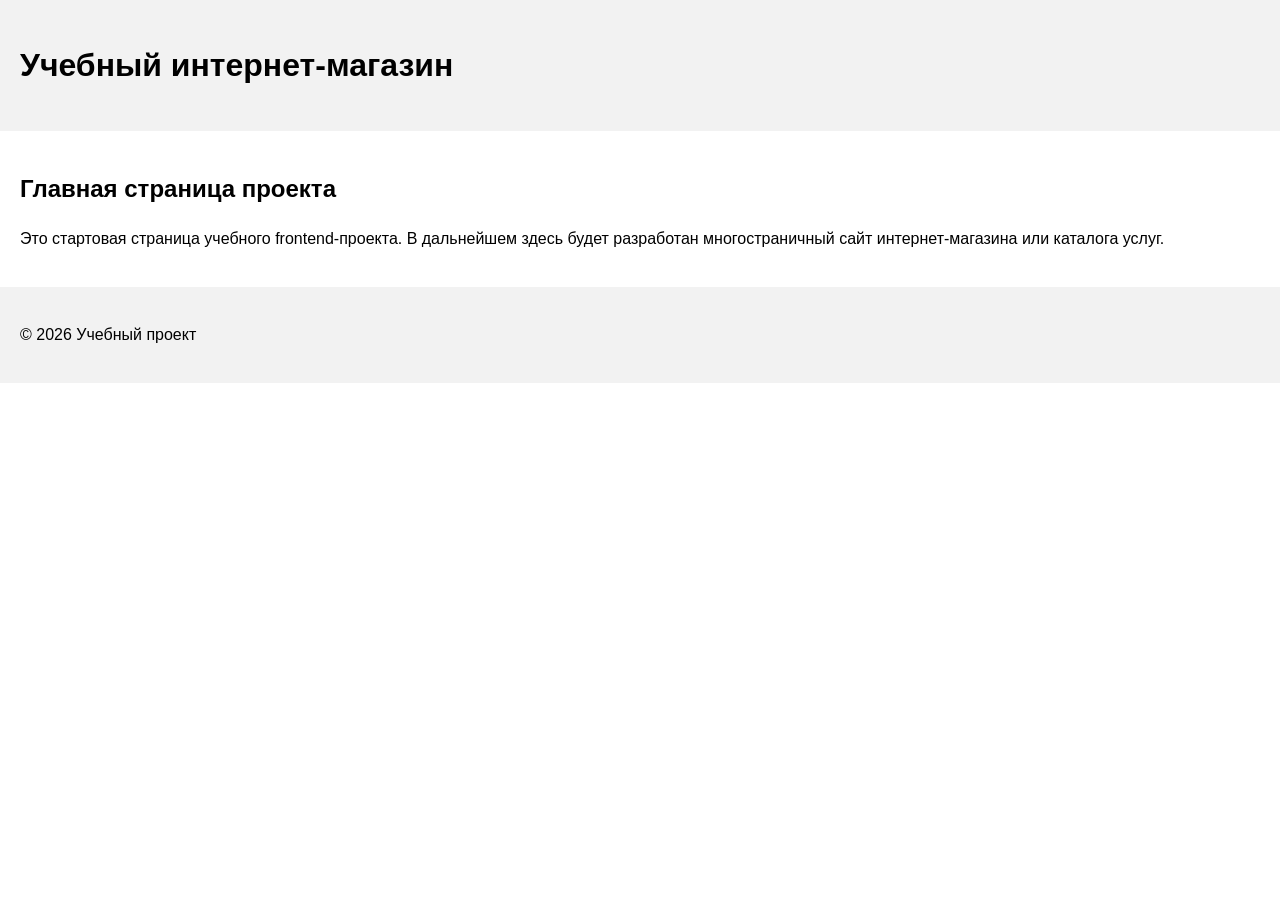
==== index.html @ 69fb6c6f "feat: initialize frontend project structure" ====
<!DOCTYPE html> <!-- обязательное объявление типа документа html-->
<html lang="ru"> <!--обязательное обозначение языка-->
<head>
  <meta charset="UTF-8">
  <meta name="viewport" content="width=device-width, initial-scale=1.0">
  <title>Каталог товаров</title>
  <link rel="stylesheet" href="css/style.css">
</head>
<body>
  <header>
    <h1>Учебный интернет-магазин</h1>
  </header>

  <main>
    <section>
      <h2>Главная страница проекта</h2>
      <p>
        Это стартовая страница учебного frontend-проекта.
        В дальнейшем здесь будет разработан многостраничный сайт
        интернет-магазина или каталога услуг.
      </p>
    </section>
  </main>

  <footer>
    <p>&copy; 2026 Учебный проект</p>
  </footer>
</body>
</html>
---- css/style.css ----
body {
  margin: 0;
  font-family: Arial, sans-serif;
  line-height: 1.5;
}

header,
main,
footer {
  padding: 20px;
}

header {
  background-color: #f2f2f2;
}

footer {
  background-color: #f2f2f2;
}
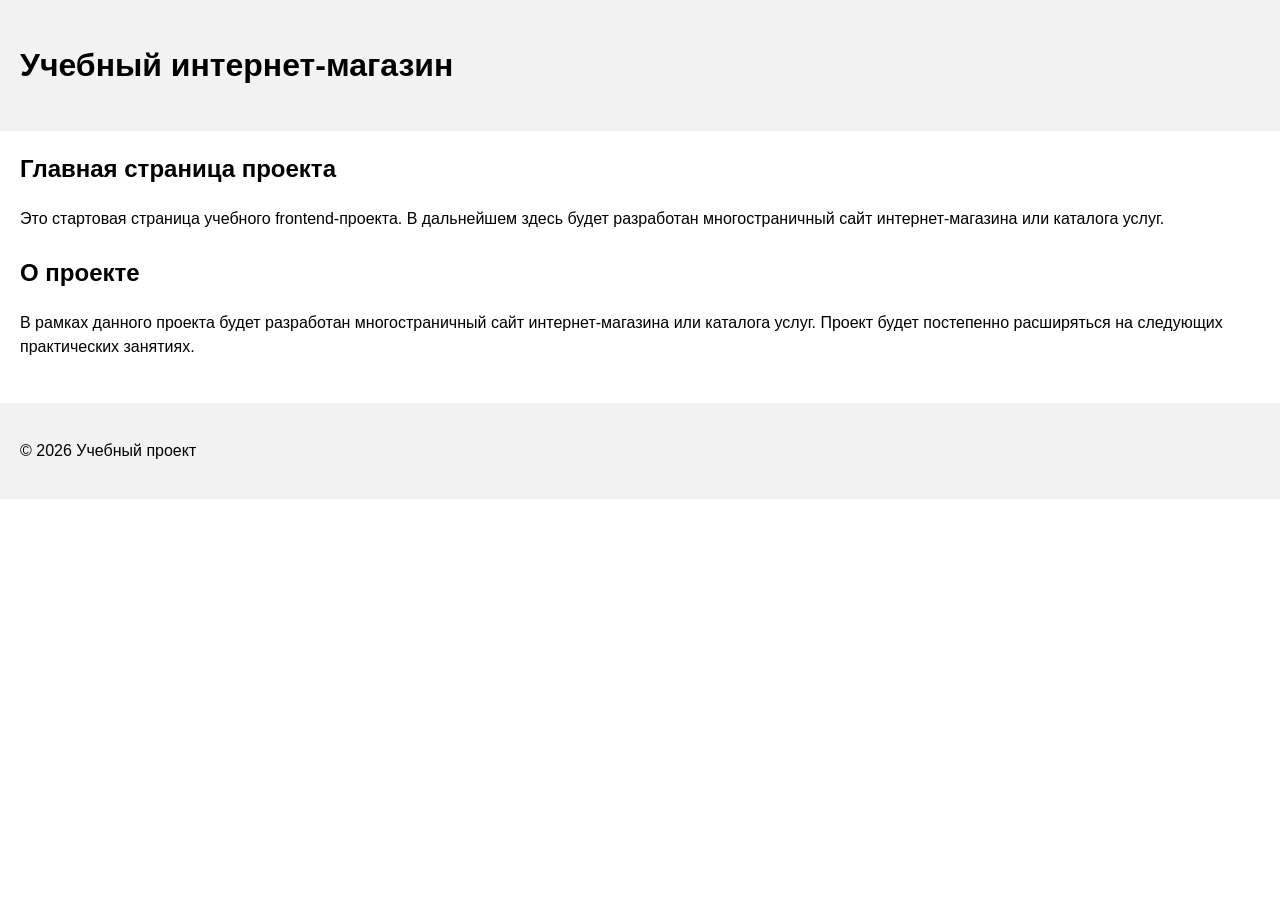
==== commit 997aef49: "feat: add project description section" ====
--- a/index.html
+++ b/index.html
@@ -20,6 +20,14 @@
         интернет-магазина или каталога услуг.
       </p>
     </section>
+    <section>
+  <h2>О проекте</h2>
+  <p>
+    В рамках данного проекта будет разработан многостраничный сайт
+    интернет-магазина или каталога услуг. Проект будет постепенно
+    расширяться на следующих практических занятиях.
+  </p>
+</section>
   </main>
 
   <footer>
--- a/css/style.css
+++ b/css/style.css
@@ -16,4 +16,12 @@
 
 footer {
   background-color: #f2f2f2;
+}
+
+section {
+  margin-bottom: 24px;
+}
+
+section h2 {
+  margin-top: 0;
 }
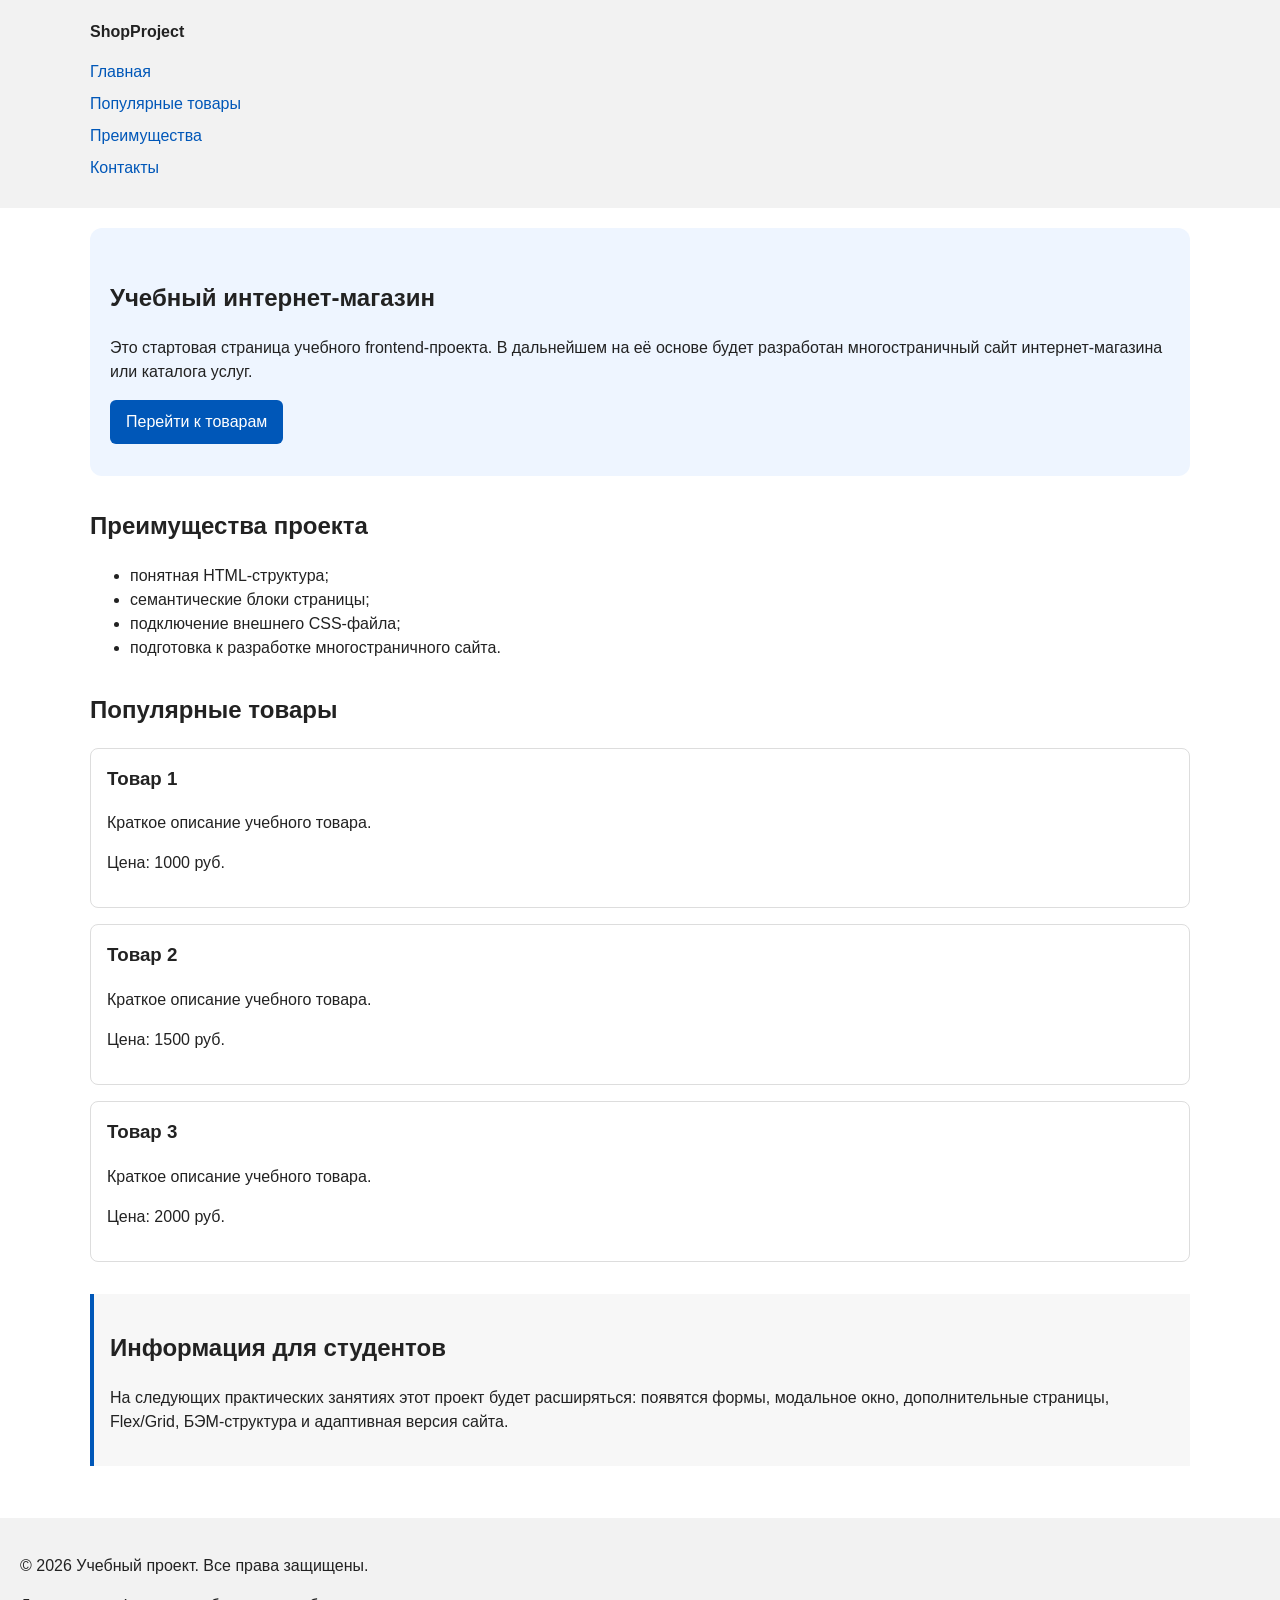
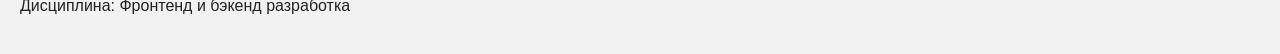
==== commit bd6846ff: "feat: add semantic HTML structure and base CSS styles" ====
--- a/index.html
+++ b/index.html
@@ -8,30 +8,74 @@
 </head>
 <body>
   <header>
-    <h1>Учебный интернет-магазин</h1>
+    <div class="site-header">
+    <a class="site-logo" href="index.html">ShopProject</a>
+
+    <nav class="site-nav" aria-label="Основная навигация">
+      <ul class="site-nav__list">
+        <li><a href="index.html">Главная</a></li>
+        <li><a href="#popular">Популярные товары</a></li>
+        <li><a href="#advantages">Преимущества</a></li>
+        <li><a href="#contacts">Контакты</a></li>
+      </ul>
+    </nav>
+  </div>
   </header>
 
   <main>
-    <section>
-      <h2>Главная страница проекта</h2>
-      <p>
-        Это стартовая страница учебного frontend-проекта.
-        В дальнейшем здесь будет разработан многостраничный сайт
-        интернет-магазина или каталога услуг.
-      </p>
-    </section>
-    <section>
-  <h2>О проекте</h2>
+    <section class="hero">
+  <h1>Учебный интернет-магазин</h1>
   <p>
-    В рамках данного проекта будет разработан многостраничный сайт
-    интернет-магазина или каталога услуг. Проект будет постепенно
-    расширяться на следующих практических занятиях.
+    Это стартовая страница учебного frontend-проекта.
+    В дальнейшем на её основе будет разработан многостраничный сайт
+    интернет-магазина или каталога услуг.
   </p>
+  <a class="button" href="#popular">Перейти к товарам</a>
 </section>
+    <section class="section" id="advantages">
+  <h2>Преимущества проекта</h2>
+
+  <ul class="advantages-list">
+    <li>понятная HTML-структура;</li>
+    <li>семантические блоки страницы;</li>
+    <li>подключение внешнего CSS-файла;</li>
+    <li>подготовка к разработке многостраничного сайта.</li>
+  </ul>
+</section>
+<section class="section" id="popular">
+  <h2>Популярные товары</h2>
+
+  <article class="product-card">
+    <h3>Товар 1</h3>
+    <p>Краткое описание учебного товара.</p>
+    <p>Цена: 1000 руб.</p>
+  </article>
+
+  <article class="product-card">
+    <h3>Товар 2</h3>
+    <p>Краткое описание учебного товара.</p>
+    <p>Цена: 1500 руб.</p>
+  </article>
+
+  <article class="product-card">
+    <h3>Товар 3</h3>
+    <p>Краткое описание учебного товара.</p>
+    <p>Цена: 2000 руб.</p>
+  </article>
+</section>
+<aside class="aside-info">
+  <h2>Информация для студентов</h2>
+  <p>
+    На следующих практических занятиях этот проект будет расширяться:
+    появятся формы, модальное окно, дополнительные страницы, Flex/Grid,
+    БЭМ-структура и адаптивная версия сайта.
+  </p>
+</aside>
   </main>
 
-  <footer>
-    <p>&copy; 2026 Учебный проект</p>
+  <footer id="contacts">
+  <p>&copy; 2026 Учебный проект. Все права защищены.</p>
+  <p>Дисциплина: Фронтенд и бэкенд разработка</p>
   </footer>
 </body>
 </html>
--- a/css/style.css
+++ b/css/style.css
@@ -1,7 +1,147 @@
+/* 
+  Универсальное правило для всех элементов.
+  border-box делает расчёт размеров более понятным:
+  width включает content, padding и border.
+*/
+* {
+  box-sizing: border-box;
+}
+
+/*
+  Убираем стандартный внешний отступ браузера у body.
+  Без этого вокруг страницы может появиться белая рамка.
+*/
 body {
   margin: 0;
   font-family: Arial, sans-serif;
   line-height: 1.5;
+  color: #222222;
+  background-color: #ffffff;
+}
+
+/*
+  Ограничиваем ширину содержимого шапки,
+  чтобы оно не растягивалось слишком сильно на широких экранах.
+*/
+.site-header {
+  max-width: 1100px;
+  margin: 0 auto;
+}
+
+/*
+  Оформляем текстовый логотип.
+*/
+.site-logo {
+  font-weight: bold;
+  text-decoration: none;
+  color: #222222;
+}
+
+/*
+  Убираем стандартные отступы и маркеры списка навигации.
+*/
+.site-nav__list {
+  padding: 0;
+  margin: 16px 0 0;
+  list-style: none;
+}
+
+/*
+  Добавляем расстояние между пунктами меню.
+*/
+.site-nav__list li {
+  margin-bottom: 8px;
+}
+
+/*
+  Оформляем ссылки меню.
+*/
+.site-nav__list a {
+  color: #0057b8;
+  text-decoration: none;
+}
+
+/*
+  При наведении мыши подчёркиваем ссылку.
+  Подробно состояния интерфейса будут рассмотрены в практической работе 1.7.
+*/
+.site-nav__list a:hover {
+  text-decoration: underline;
+}
+/*
+  Hero-блок — первый крупный блок страницы.
+  Он визуально отделяется от остальных разделов фоном и отступами.
+*/
+.hero {
+  max-width: 1100px;
+  margin: 0 auto 32px;
+  padding: 32px 20px;
+  background-color: #eef5ff;
+  border-radius: 12px;
+}
+
+/*
+  Общий класс для разделов страницы.
+*/
+.section {
+  max-width: 1100px;
+  margin: 0 auto 32px;
+}
+
+/*
+  Убираем лишний верхний отступ у заголовков разделов.
+*/
+.section h2 {
+  margin-top: 0;
+}
+
+/*
+  Карточка товара — самостоятельный блок.
+  На следующих занятиях карточки будут доработаны и выстроены в сетку.
+*/
+.product-card {
+  margin-bottom: 16px;
+  padding: 16px;
+  border: 1px solid #dddddd;
+  border-radius: 8px;
+  background-color: #ffffff;
+}
+
+/*
+  Убираем лишний верхний отступ у заголовка карточки.
+*/
+.product-card h3 {
+  margin-top: 0;
+}
+
+/*
+  Пока это обычная ссылка, но визуально она оформляется как кнопка.
+*/
+.button {
+  display: inline-block;
+  padding: 10px 16px;
+  color: #ffffff;
+  background-color: #0057b8;
+  text-decoration: none;
+  border-radius: 6px;
+}
+
+/*
+  Простое состояние наведения для кнопки.
+*/
+.button:hover {
+  background-color: #003f86;
+}
+
+/*
+  Дополнительный информационный блок.
+*/
+.aside-info {
+  max-width: 1100px;
+  margin: 0 auto 32px;
+  padding: 16px;
+  border-left: 4px solid #0057b8;
+  background-color: #f7f7f7;
 }
 
 header,
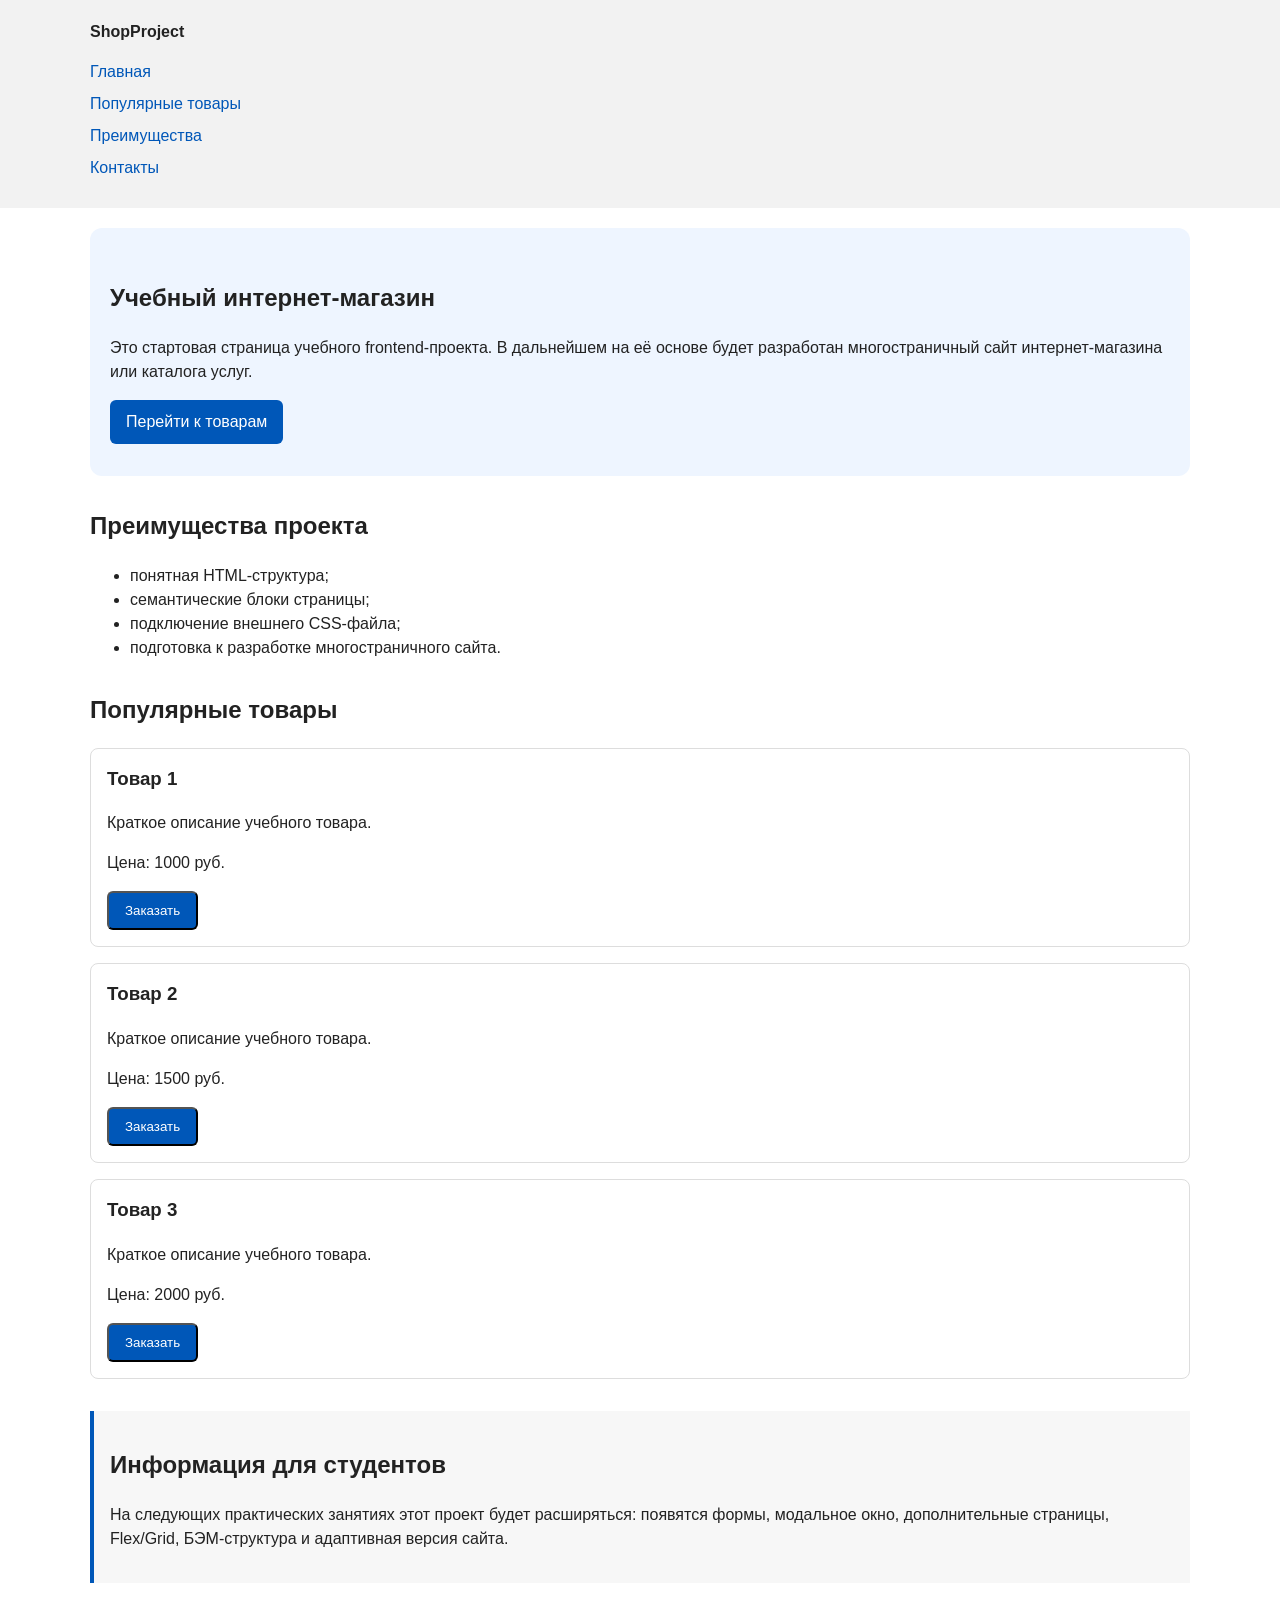
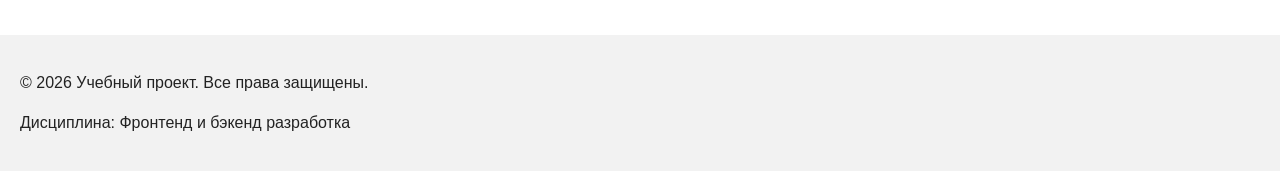
==== commit e722323a: "feat: add order form modal and validation" ====
--- a/index.html
+++ b/index.html
@@ -5,6 +5,7 @@
   <meta name="viewport" content="width=device-width, initial-scale=1.0">
   <title>Каталог товаров</title>
   <link rel="stylesheet" href="css/style.css">
+  <script src="js/main.js" defer></script>
 </head>
 <body>
   <header>
@@ -49,18 +50,27 @@
     <h3>Товар 1</h3>
     <p>Краткое описание учебного товара.</p>
     <p>Цена: 1000 руб.</p>
+    <button class="button product-card__button" type="button" data-product="Товар 1">
+  Заказать
+</button>
   </article>
 
   <article class="product-card">
     <h3>Товар 2</h3>
     <p>Краткое описание учебного товара.</p>
     <p>Цена: 1500 руб.</p>
+    <button class="button product-card__button" type="button" data-product="Товар 1">
+  Заказать
+</button>
   </article>
 
   <article class="product-card">
     <h3>Товар 3</h3>
     <p>Краткое описание учебного товара.</p>
     <p>Цена: 2000 руб.</p>
+    <button class="button product-card__button" type="button" data-product="Товар 1">
+  Заказать
+</button>
   </article>
 </section>
 <aside class="aside-info">
@@ -77,5 +87,101 @@
   <p>&copy; 2026 Учебный проект. Все права защищены.</p>
   <p>Дисциплина: Фронтенд и бэкенд разработка</p>
   </footer>
+  <dialog class="order-dialog" id="order-dialog" aria-labelledby="order-dialog-title">
+  <h2 id="order-dialog-title">Оформление заявки</h2>
+
+  <form class="order-form" id="order-form" action="#" method="post" novalidate>
+    <input id="selected-product" name="selected-product" type="hidden">
+
+    <div class="form-field">
+      <label for="order-name">Имя</label>
+      <input
+        id="order-name"
+        name="name"
+        type="text"
+        placeholder="Введите ваше имя"
+        minlength="2"
+        autocomplete="given-name"
+        required
+      >
+    </div>
+
+    <div class="form-field">
+      <label for="order-email">E-mail</label>
+      <input
+        id="order-email"
+        name="email"
+        type="email"
+        placeholder="example@mail.ru"
+        autocomplete="email"
+        required
+      >
+    </div>
+
+    <div class="form-field">
+      <label for="order-phone">Телефон</label>
+      <input
+        id="order-phone"
+        name="phone"
+        type="tel"
+        inputmode="tel"
+        placeholder="+7 (900) 000-00-00"
+        pattern="^\+7 \(\d{3}\) \d{3}-\d{2}-\d{2}$"
+        required
+      >
+      <small>Формат: +7 (900) 000-00-00</small>
+    </div>
+
+    <div class="form-field">
+      <label for="order-date">Дата связи</label>
+      <input
+        id="order-date"
+        name="date"
+        type="date"
+      >
+    </div>
+
+    <div class="form-field">
+      <label for="order-topic">Тема заявки</label>
+      <select id="order-topic" name="topic" required>
+        <option value="">Выберите тему</option>
+        <option value="product">Заказ товара</option>
+        <option value="consultation">Консультация</option>
+        <option value="delivery">Доставка</option>
+      </select>
+    </div>
+
+    <div class="form-field">
+      <label for="order-comment">Комментарий</label>
+      <textarea
+        id="order-comment"
+        name="comment"
+        rows="4"
+        placeholder="Укажите дополнительную информацию"
+      ></textarea>
+    </div>
+
+    <div class="form-field form-field--checkbox">
+      <label>
+        <input
+          id="order-agreement"
+          name="agreement"
+          type="checkbox"
+          required
+        >
+        Я согласен на обработку данных
+      </label>
+    </div>
+
+    <div class="form-actions">
+      <button type="button" id="close-order-dialog">Закрыть</button>
+      <button type="submit">Отправить заявку</button>
+    </div>
+  </form>
+</dialog>
+
+<p class="success-message" id="success-message" hidden>
+  Форма успешно отправлена!
+</p>
 </body>
 </html>
--- a/css/style.css
+++ b/css/style.css
@@ -164,4 +164,105 @@
 
 section h2 {
   margin-top: 0;
+}
+/*
+  Модальное окно.
+  Элемент dialog сам умеет открываться поверх страницы.
+*/
+.order-dialog {
+  width: min(100% - 32px, 560px);
+  padding: 24px;
+  border: none;
+  border-radius: 12px;
+}
+
+/*
+  Затемнение фона за модальным окном.
+*/
+.order-dialog::backdrop {
+  background-color: rgba(0, 0, 0, 0.5);
+}
+
+/*
+  Поле формы.
+  Каждый блок получает нижний отступ.
+*/
+.form-field {
+  margin-bottom: 16px;
+}
+
+/*
+  Подпись поля.
+*/
+.form-field label {
+  display: block;
+  margin-bottom: 6px;
+}
+
+/*
+  Основные поля формы.
+*/
+.form-field input,
+.form-field select,
+.form-field textarea {
+  width: 100%;
+  padding: 10px 12px;
+  border: 1px solid #cccccc;
+  border-radius: 6px;
+  font: inherit;
+}
+
+/*
+  Checkbox не должен занимать всю ширину.
+*/
+.form-field input[type="checkbox"] {
+  width: auto;
+}
+
+/*
+  Подсказка под полем телефона.
+*/
+.form-field small {
+  display: block;
+  margin-top: 4px;
+  color: #666666;
+}
+
+/*
+  Видимый фокус для клавиатурной навигации.
+*/
+.form-field input:focus-visible,
+.form-field select:focus-visible,
+.form-field textarea:focus-visible,
+.form-actions button:focus-visible {
+  outline: 2px solid #0057b8;
+  outline-offset: 2px;
+}
+
+/*
+  Подсветка ошибочных полей.
+  Атрибут aria-invalid будет добавляться через JavaScript.
+*/
+[aria-invalid="true"] {
+  border-color: #b00020;
+}
+
+/*
+  Кнопки формы.
+*/
+.form-actions {
+  display: flex;
+  gap: 12px;
+  margin-top: 20px;
+}
+
+/*
+  Сообщение об успешной отправке.
+*/
+.success-message {
+  max-width: 1100px;
+  margin: 24px auto;
+  padding: 16px;
+  border-left: 4px solid #168a2f;
+  background-color: #eefaf0;
 }
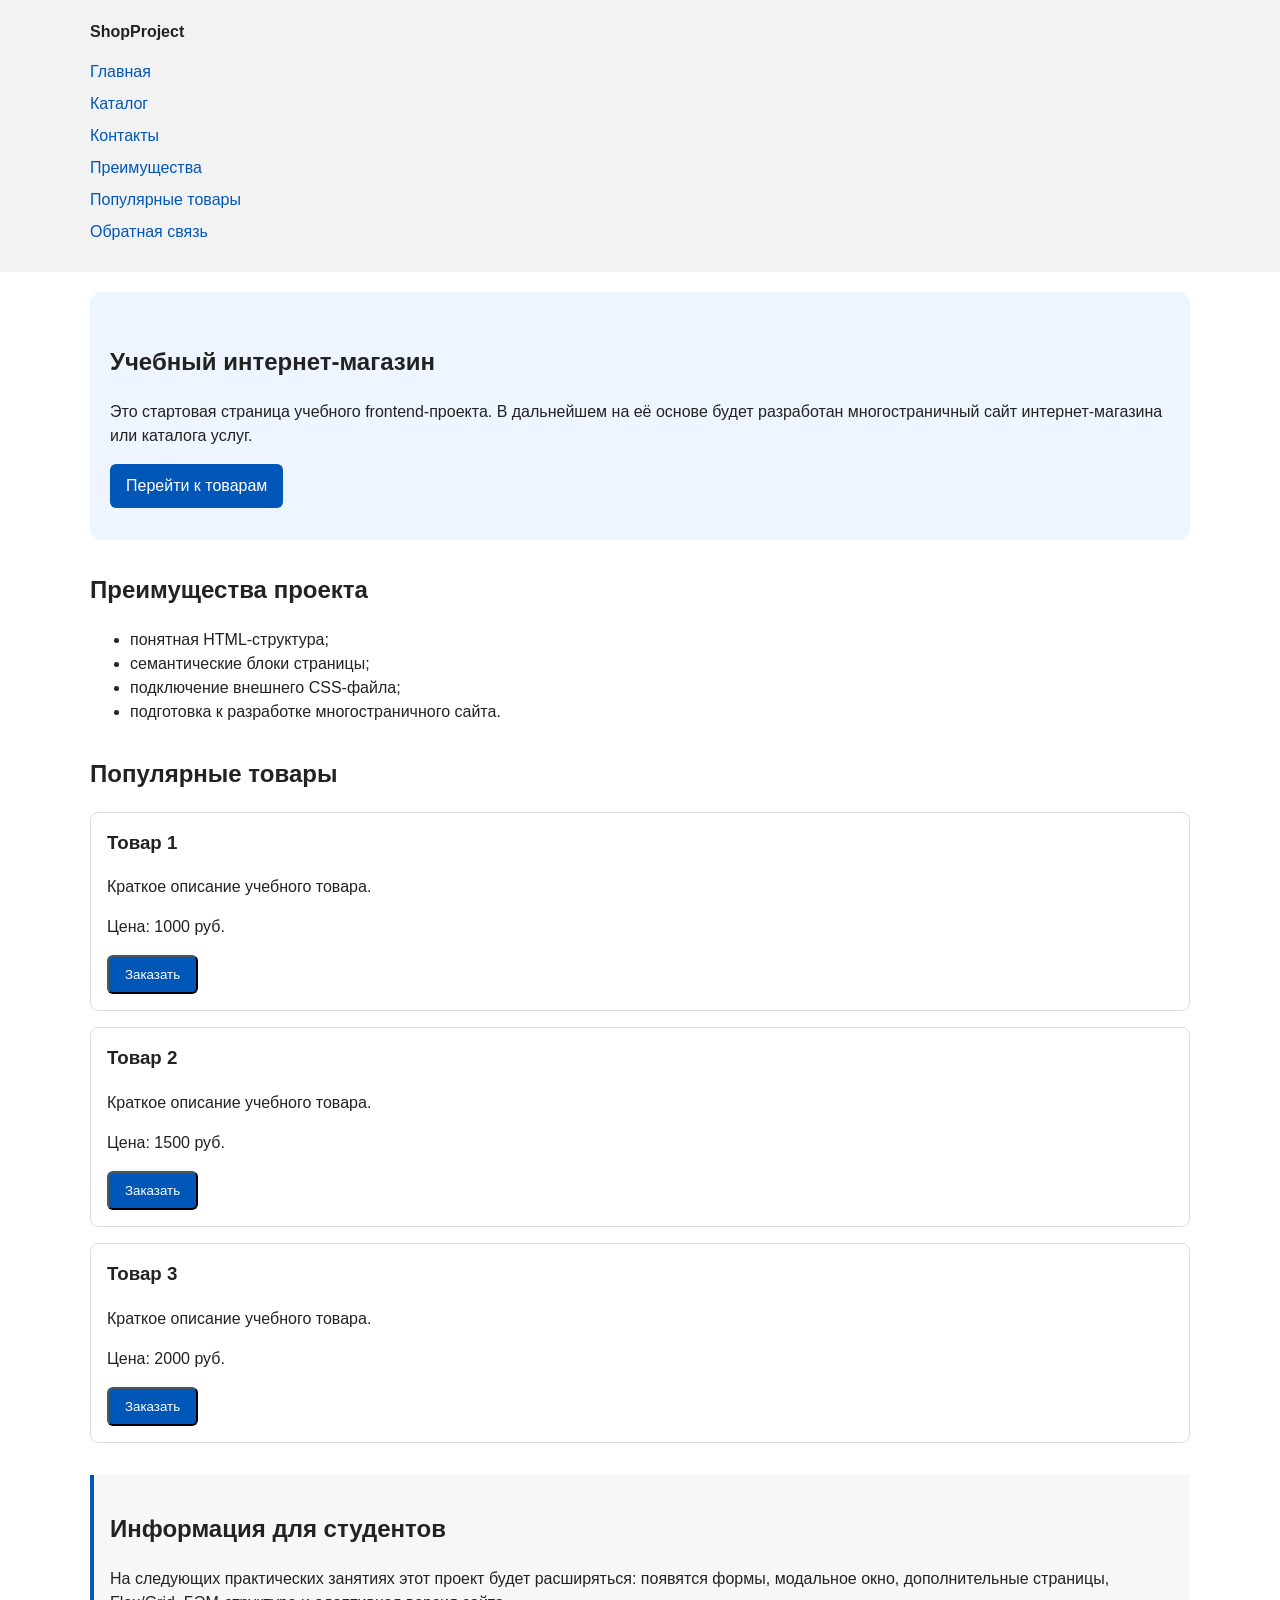
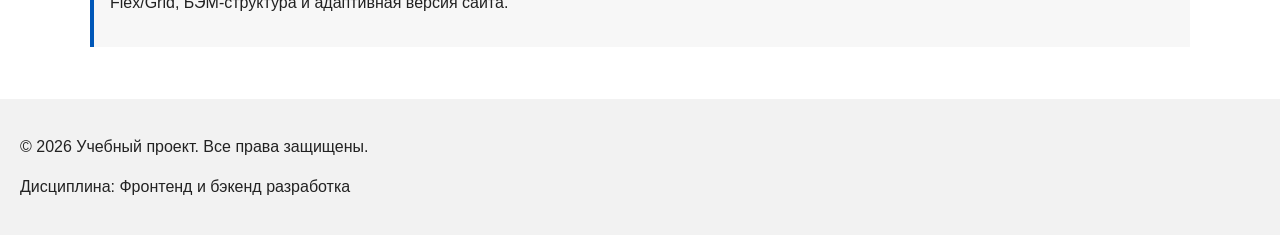
==== commit f97742fe: "feat: add multi-page structure navigation and anchors" ====
--- a/index.html
+++ b/index.html
@@ -12,14 +12,17 @@
     <div class="site-header">
     <a class="site-logo" href="index.html">ShopProject</a>
 
-    <nav class="site-nav" aria-label="Основная навигация">
-      <ul class="site-nav__list">
-        <li><a href="index.html">Главная</a></li>
-        <li><a href="#popular">Популярные товары</a></li>
-        <li><a href="#advantages">Преимущества</a></li>
-        <li><a href="#contacts">Контакты</a></li>
-      </ul>
-    </nav>
+   <nav class="site-nav" aria-label="Основная навигация">
+  <ul class="site-nav__list">
+    <li><a href="index.html">Главная</a></li>
+    <li><a href="catalog.html">Каталог</a></li>
+    <li><a href="contacts.html">Контакты</a></li>
+    <li><a href="index.html#advantages">Преимущества</a></li>
+    <li><a href="index.html#popular">Популярные товары</a></li>
+    <li><a href="index.html#contacts">Обратная связь</a></li>
+  </ul>
+</nav>
+
   </div>
   </header>
 
--- a/css/style.css
+++ b/css/style.css
@@ -265,4 +265,29 @@
   padding: 16px;
   border-left: 4px solid #168a2f;
   background-color: #eefaf0;
-}+}
+
+.breadcrumbs {
+  max-width: var(--container-width);
+  margin: 0 auto var(--space-md);
+  font-size: 14px;
+  color: var(--color-muted);
+}
+
+.breadcrumbs a {
+  color: var(--color-primary);
+}
+
+.breadcrumbs span::before {
+  content: " / ";
+  color: var(--color-muted);
+}
+
+html {
+  scroll-behavior: smooth;
+}
+
+:target {
+  outline: 2px dashed var(--color-primary);
+  outline-offset: 4px;
+}
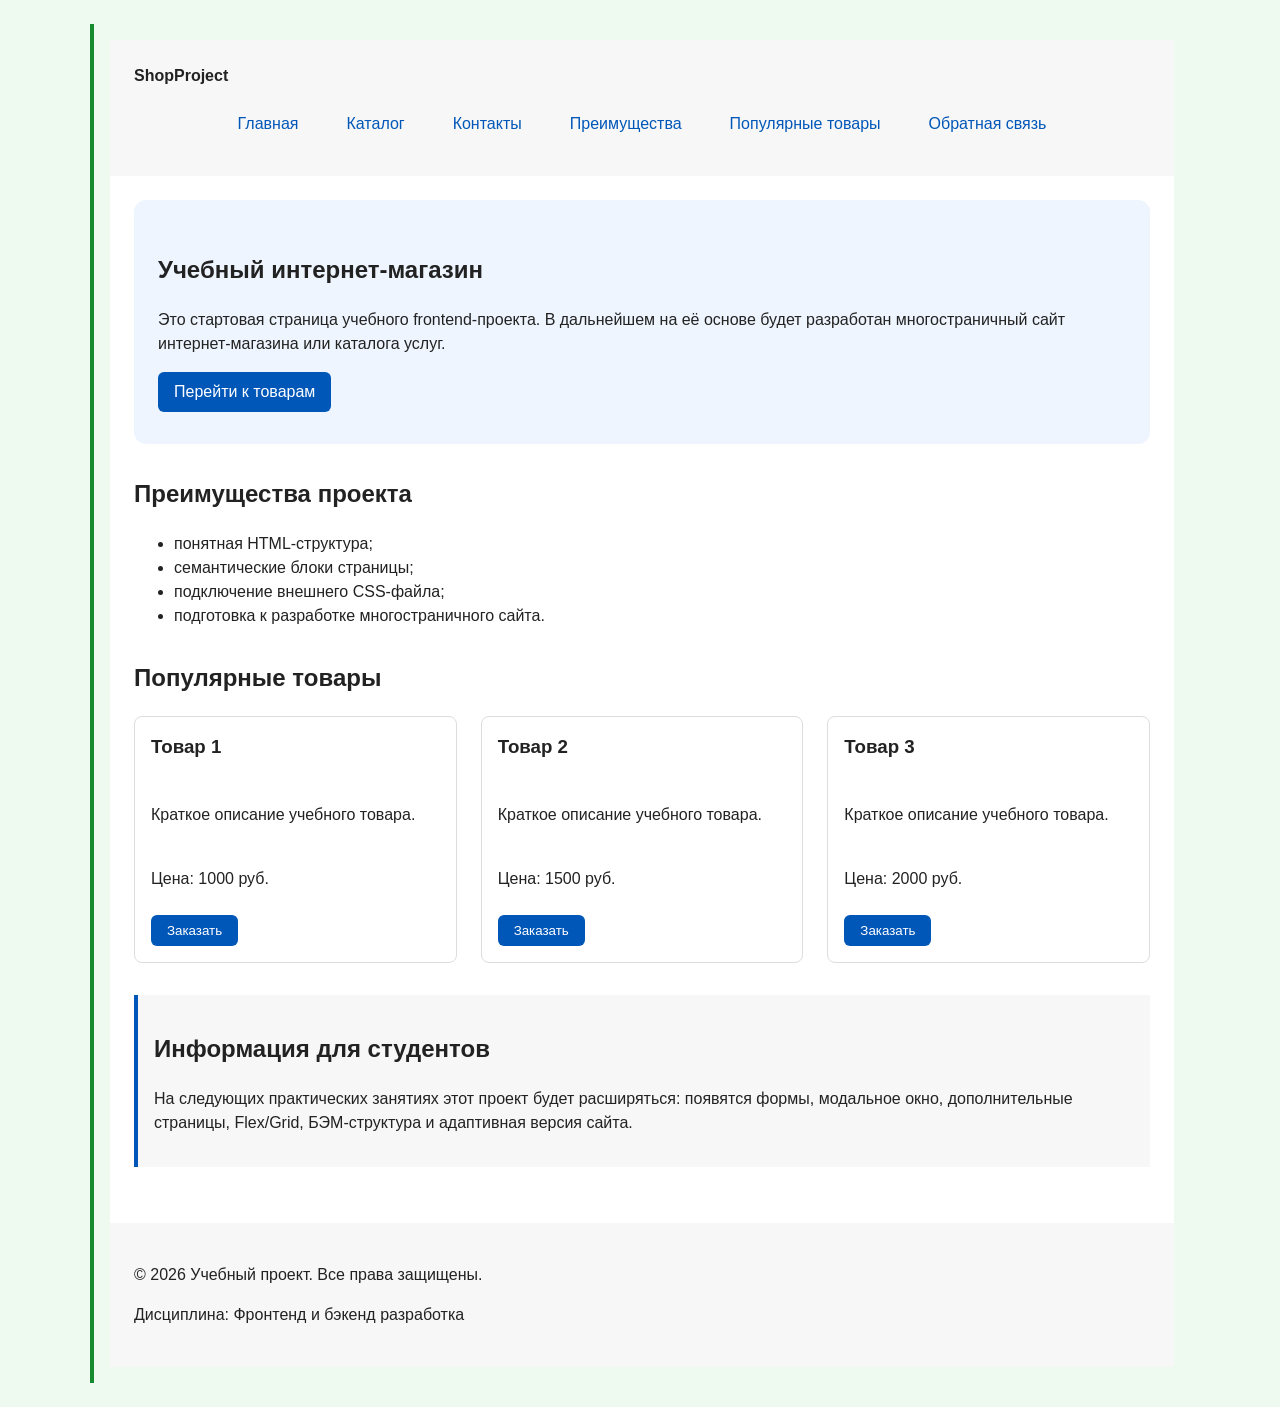
==== commit f6a9a37a: "feat: add flex navigation and grid catalog layout" ====
--- a/index.html
+++ b/index.html
@@ -49,33 +49,36 @@
 <section class="section" id="popular">
   <h2>Популярные товары</h2>
 
-  <article class="product-card">
-    <h3>Товар 1</h3>
-    <p>Краткое описание учебного товара.</p>
-    <p>Цена: 1000 руб.</p>
-    <button class="button product-card__button" type="button" data-product="Товар 1">
-  Заказать
-</button>
-  </article>
+  <div class="products-grid">
+    <article class="product-card">
+      <h3>Товар 1</h3>
+      <p>Краткое описание учебного товара.</p>
+      <p>Цена: 1000 руб.</p>
+      <button class="button product-card__button" type="button" data-product="Товар 1">
+        Заказать
+      </button>
+    </article>
 
-  <article class="product-card">
-    <h3>Товар 2</h3>
-    <p>Краткое описание учебного товара.</p>
-    <p>Цена: 1500 руб.</p>
-    <button class="button product-card__button" type="button" data-product="Товар 1">
-  Заказать
-</button>
-  </article>
+    <article class="product-card">
+      <h3>Товар 2</h3>
+      <p>Краткое описание учебного товара.</p>
+      <p>Цена: 1500 руб.</p>
+      <button class="button product-card__button" type="button" data-product="Товар 2">
+        Заказать
+      </button>
+    </article>
 
-  <article class="product-card">
-    <h3>Товар 3</h3>
-    <p>Краткое описание учебного товара.</p>
-    <p>Цена: 2000 руб.</p>
-    <button class="button product-card__button" type="button" data-product="Товар 1">
-  Заказать
-</button>
-  </article>
+    <article class="product-card">
+      <h3>Товар 3</h3>
+      <p>Краткое описание учебного товара.</p>
+      <p>Цена: 2000 руб.</p>
+      <button class="button product-card__button" type="button" data-product="Товар 3">
+        Заказать
+      </button>
+    </article>
+  </div>
 </section>
+
 <aside class="aside-info">
   <h2>Информация для студентов</h2>
   <p>
--- a/css/style.css
+++ b/css/style.css
@@ -1,22 +1,70 @@
-/* 
-  Универсальное правило для всех элементов.
-  border-box делает расчёт размеров более понятным:
-  width включает content, padding и border.
-*/
+
+/* ===============================
+   1. Переменные проекта
+   =============================== */
+
+:root {
+  /* Основные цвета проекта */
+  --color-bg: #ffffff;
+  --color-text: #222222;
+  --color-muted: #666666;
+  --color-primary: #0057b8;
+  --color-primary-dark: #003f86;
+  --color-border: #dddddd;
+  --color-surface: #f7f7f7;
+  --color-surface-accent: #eef5ff;
+  --color-danger: #b00020;
+  --color-success: #168a2f;
+  --color-success-bg: #eefaf0;
+  --color-white: #ffffff;
+
+  /* Отступы */
+  --space-xs: 4px;
+  --space-sm: 8px;
+  --space-md: 16px;
+  --space-lg: 24px;
+  --space-xl: 32px;
+
+  /* Скругления */
+  --radius-sm: 6px;
+  --radius-md: 8px;
+  --radius-lg: 12px;
+
+  /* Размеры */
+  --container-width: 1100px;
+}
+
+/* ===============================
+   2. Базовые стили
+   =============================== */
+
 * {
   box-sizing: border-box;
 }
 
-/*
-  Убираем стандартный внешний отступ браузера у body.
-  Без этого вокруг страницы может появиться белая рамка.
-*/
 body {
   margin: 0;
   font-family: Arial, sans-serif;
   line-height: 1.5;
-  color: #222222;
-  background-color: #ffffff;
+  color: var(--color-text);
+  background-color: var(--color-bg);
+}
+
+/* ===============================
+   3. Общие элементы интерфейса
+   =============================== */
+
+a {
+  color: var(--color-primary);
+}
+
+a:hover {
+  color: var(--color-primary-dark);
+}
+
+a:focus-visible {
+  outline: 2px solid var(--color-primary);
+  outline-offset: 3px;
 }
 
 /*
@@ -41,10 +89,16 @@
   Убираем стандартные отступы и маркеры списка навигации.
 */
 .site-nav__list {
+  display: flex;
+  flex-wrap: wrap;
+  justify-content: center;
+  align-items: center;
+  gap: var(--space-md);
   padding: 0;
-  margin: 16px 0 0;
+  margin: var(--space-md) 0 0;
   list-style: none;
 }
+
 
 /*
   Добавляем расстояние между пунктами меню.
@@ -57,40 +111,39 @@
   Оформляем ссылки меню.
 */
 .site-nav__list a {
-  color: #0057b8;
+  display: inline-block;
+  padding: var(--space-sm) var(--space-md);
+  color: var(--color-primary);
   text-decoration: none;
-}
-
-/*
-  При наведении мыши подчёркиваем ссылку.
-  Подробно состояния интерфейса будут рассмотрены в практической работе 1.7.
-*/
+  border-radius: var(--radius-sm);
+}
+
 .site-nav__list a:hover {
-  text-decoration: underline;
-}
+  color: var(--color-white);
+  background-color: var(--color-primary);
+}
+
 /*
   Hero-блок — первый крупный блок страницы.
   Он визуально отделяется от остальных разделов фоном и отступами.
 */
+/* ===============================
+   4. Компоненты страницы
+   =============================== */
+
 .hero {
-  max-width: 1100px;
-  margin: 0 auto 32px;
-  padding: 32px 20px;
-  background-color: #eef5ff;
-  border-radius: 12px;
-}
-
-/*
-  Общий класс для разделов страницы.
-*/
+  max-width: var(--container-width);
+  margin: 0 auto var(--space-xl);
+  padding: var(--space-xl) var(--space-lg);
+  background-color: var(--color-surface-accent);
+  border-radius: var(--radius-lg);
+}
+
 .section {
-  max-width: 1100px;
-  margin: 0 auto 32px;
-}
-
-/*
-  Убираем лишний верхний отступ у заголовков разделов.
-*/
+  max-width: var(--container-width);
+  margin: 0 auto var(--space-xl);
+}
+
 .section h2 {
   margin-top: 0;
 }
@@ -100,62 +153,79 @@
   На следующих занятиях карточки будут доработаны и выстроены в сетку.
 */
 .product-card {
-  margin-bottom: 16px;
-  padding: 16px;
-  border: 1px solid #dddddd;
-  border-radius: 8px;
-  background-color: #ffffff;
-}
-
-/*
-  Убираем лишний верхний отступ у заголовка карточки.
-*/
+  display: flex;
+  flex-direction: column;
+  gap: var(--space-sm);
+  margin-bottom: 0;
+  padding: var(--space-md);
+  border: 1px solid var(--color-border);
+  border-radius: var(--radius-md);
+  background-color: var(--color-bg);
+}
+
+.product-card .button {
+  margin-top: auto;
+  align-self: flex-start;
+}
+
+
+.product-card:hover {
+  border-color: var(--color-primary);
+}
+
 .product-card h3 {
   margin-top: 0;
 }
-
 /*
   Пока это обычная ссылка, но визуально она оформляется как кнопка.
 */
 .button {
   display: inline-block;
-  padding: 10px 16px;
-  color: #ffffff;
-  background-color: #0057b8;
+  padding: var(--space-sm) var(--space-md);
+  color: var(--color-white);
+  background-color: var(--color-primary);
   text-decoration: none;
-  border-radius: 6px;
-}
-
-/*
-  Простое состояние наведения для кнопки.
-*/
+  border: none;
+  border-radius: var(--radius-sm);
+  cursor: pointer;
+}
+
 .button:hover {
-  background-color: #003f86;
-}
-
+  background-color: var(--color-primary-dark);
+}
+
+.button:focus-visible {
+  outline: 2px solid var(--color-primary);
+  outline-offset: 3px;
+}
+
+.button:disabled {
+  opacity: 0.6;
+  cursor: not-allowed;
+}
 /*
   Дополнительный информационный блок.
 */
 .aside-info {
-  max-width: 1100px;
-  margin: 0 auto 32px;
-  padding: 16px;
-  border-left: 4px solid #0057b8;
-  background-color: #f7f7f7;
+  max-width: var(--container-width);
+  margin: 0 auto var(--space-xl);
+  padding: var(--space-md);
+  border-left: 4px solid var(--color-primary);
+  background-color: var(--color-surface);
 }
 
 header,
 main,
 footer {
-  padding: 20px;
+  padding: var(--space-lg);
 }
 
 header {
-  background-color: #f2f2f2;
+  background-color: var(--color-surface);
 }
 
 footer {
-  background-color: #f2f2f2;
+  background-color: var(--color-surface);
 }
 
 section {
@@ -169,84 +239,70 @@
   Модальное окно.
   Элемент dialog сам умеет открываться поверх страницы.
 */
+/* ===============================
+   5. Форма и модальное окно
+   =============================== */
+
 .order-dialog {
   width: min(100% - 32px, 560px);
-  padding: 24px;
+  padding: var(--space-lg);
   border: none;
-  border-radius: 12px;
-}
-
-/*
-  Затемнение фона за модальным окном.
-*/
+  border-radius: var(--radius-lg);
+}
+
 .order-dialog::backdrop {
   background-color: rgba(0, 0, 0, 0.5);
 }
 
-/*
-  Поле формы.
-  Каждый блок получает нижний отступ.
-*/
 .form-field {
-  margin-bottom: 16px;
-}
-
-/*
-  Подпись поля.
-*/
+  margin-bottom: var(--space-md);
+}
+
 .form-field label {
   display: block;
-  margin-bottom: 6px;
-}
-
-/*
-  Основные поля формы.
-*/
+  margin-bottom: var(--space-xs);
+}
+
 .form-field input,
 .form-field select,
 .form-field textarea {
   width: 100%;
   padding: 10px 12px;
-  border: 1px solid #cccccc;
-  border-radius: 6px;
+  border: 1px solid var(--color-border);
+  border-radius: var(--radius-sm);
   font: inherit;
 }
 
-/*
-  Checkbox не должен занимать всю ширину.
-*/
 .form-field input[type="checkbox"] {
   width: auto;
 }
 
-/*
-  Подсказка под полем телефона.
-*/
 .form-field small {
   display: block;
-  margin-top: 4px;
-  color: #666666;
+  margin-top: var(--space-xs);
+  color: var(--color-muted);
 }
 
 /*
   Видимый фокус для клавиатурной навигации.
 */
+.form-field input:hover,
+.form-field select:hover,
+.form-field textarea:hover {
+  border-color: var(--color-primary);
+}
+
 .form-field input:focus-visible,
 .form-field select:focus-visible,
 .form-field textarea:focus-visible,
 .form-actions button:focus-visible {
-  outline: 2px solid #0057b8;
-  outline-offset: 2px;
-}
-
-/*
-  Подсветка ошибочных полей.
-  Атрибут aria-invalid будет добавляться через JavaScript.
-*/
+  outline: 2px solid var(--color-primary);
+  outline-offset: 3px;
+}
+
 [aria-invalid="true"] {
-  border-color: #b00020;
-}
-
+  border-color: var(--color-danger);
+}
 /*
   Кнопки формы.
 */
@@ -285,9 +341,71 @@
 
 html {
   scroll-behavior: smooth;
+  max-width: var(--container-width);
+  margin: var(--space-lg) auto;
+  padding: var(--space-md);
+  border-left: 4px solid var(--color-success);
+  background-color: var(--color-success-bg);
 }
 
 :target {
   outline: 2px dashed var(--color-primary);
   outline-offset: 4px;
 }
+
+.products-grid {
+  display: grid;
+  grid-template-columns: repeat(3, 1fr);
+  gap: var(--space-lg);
+}
+
+.catalog-layout {
+  max-width: var(--container-width);
+  margin: 0 auto var(--space-xl);
+  display: grid;
+  grid-template-columns: 260px 1fr;
+  grid-template-areas: "filters products";
+  gap: var(--space-lg);
+}
+
+.catalog-filters {
+  grid-area: filters;
+  padding: var(--space-md);
+  border: 1px solid var(--color-border);
+  border-radius: var(--radius-md);
+  background-color: var(--color-surface);
+}
+
+.catalog-products {
+  grid-area: products;
+}
+
+.filters-form {
+  display: grid;
+  gap: var(--space-md);
+}
+
+.filters-form fieldset {
+  margin: 0;
+  padding: var(--space-md);
+  border: 1px solid var(--color-border);
+  border-radius: var(--radius-sm);
+}
+
+.filters-form legend {
+  font-weight: 700;
+}
+
+.filters-form label {
+  display: block;
+  margin-bottom: var(--space-sm);
+}
+
+.filters-form input[type="number"] {
+  width: 100%;
+  padding: 8px 10px;
+  border: 1px solid var(--color-border);
+  border-radius: var(--radius-sm);
+  font: inherit;
+}
+
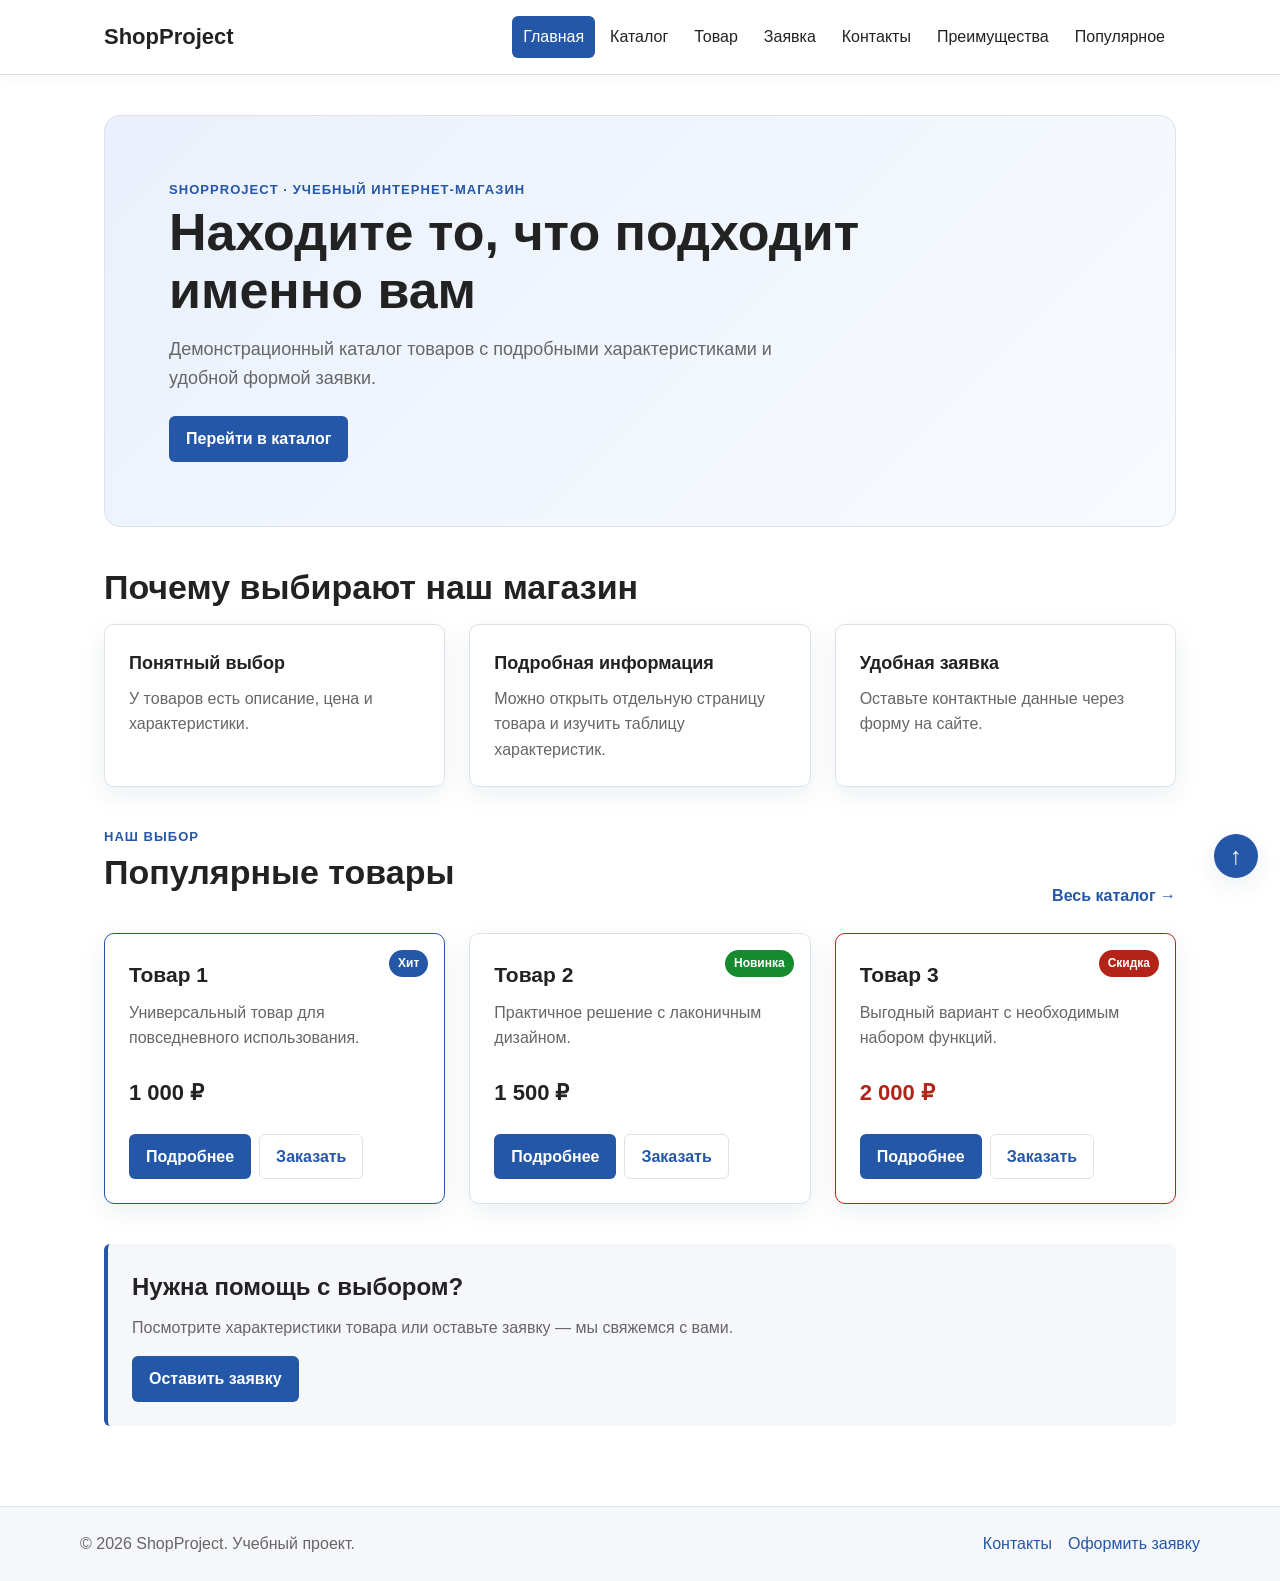
==== commit b059265a: "Complete and fix KR1 project" ====
--- a/index.html
+++ b/index.html
@@ -1,193 +1,160 @@
-<!DOCTYPE html> <!-- обязательное объявление типа документа html-->
-<html lang="ru"> <!--обязательное обозначение языка-->
+<!DOCTYPE html>
+<html lang="ru">
 <head>
   <meta charset="UTF-8">
   <meta name="viewport" content="width=device-width, initial-scale=1.0">
-  <title>Каталог товаров</title>
+  <meta name="description" content="Главная страница учебного интернет-магазина: популярные товары, преимущества и оформление заявки.">
+  <title>Главная — ShopProject</title>
   <link rel="stylesheet" href="css/style.css">
   <script src="js/main.js" defer></script>
 </head>
-<body>
-  <header>
-    <div class="site-header">
-    <a class="site-logo" href="index.html">ShopProject</a>
-
-   <nav class="site-nav" aria-label="Основная навигация">
-  <ul class="site-nav__list">
-    <li><a href="index.html">Главная</a></li>
-    <li><a href="catalog.html">Каталог</a></li>
-    <li><a href="contacts.html">Контакты</a></li>
-    <li><a href="index.html#advantages">Преимущества</a></li>
-    <li><a href="index.html#popular">Популярные товары</a></li>
-    <li><a href="index.html#contacts">Обратная связь</a></li>
-  </ul>
-</nav>
-
-  </div>
+<body id="top">
+  <header class="site-header">
+    <div class="site-header__inner">
+      <a class="site-header__logo" href="index.html">ShopProject</a>
+      <nav class="site-nav" aria-label="Основная навигация">
+        <ul class="site-nav__list">
+          <li class="site-nav__item"><a class="site-nav__link site-nav__link--active" href="index.html" aria-current="page">Главная</a></li>
+          <li class="site-nav__item"><a class="site-nav__link" href="catalog.html">Каталог</a></li>
+          <li class="site-nav__item"><a class="site-nav__link" href="product.html">Товар</a></li>
+          <li class="site-nav__item"><a class="site-nav__link" href="order.html">Заявка</a></li>
+          <li class="site-nav__item"><a class="site-nav__link" href="contacts.html">Контакты</a></li>
+          <li class="site-nav__item"><a class="site-nav__link" href="#advantages">Преимущества</a></li>
+          <li class="site-nav__item"><a class="site-nav__link" href="#popular">Популярное</a></li>
+        </ul>
+      </nav>
+    </div>
   </header>
 
-  <main>
+  <main class="site-main">
     <section class="hero">
-  <h1>Учебный интернет-магазин</h1>
-  <p>
-    Это стартовая страница учебного frontend-проекта.
-    В дальнейшем на её основе будет разработан многостраничный сайт
-    интернет-магазина или каталога услуг.
-  </p>
-  <a class="button" href="#popular">Перейти к товарам</a>
-</section>
+      <p class="hero__eyebrow">ShopProject · учебный интернет-магазин</p>
+      <h1 class="hero__title">Находите то, что подходит именно вам</h1>
+      <p class="hero__description">Демонстрационный каталог товаров с подробными характеристиками и удобной формой заявки.</p>
+      <a class="button button--primary" href="catalog.html">Перейти в каталог</a>
+    </section>
+
     <section class="section" id="advantages">
-  <h2>Преимущества проекта</h2>
+      <h2 class="section__title">Почему выбирают наш магазин</h2>
+      <div class="advantages-grid">
+        <article class="advantage-card">
+          <h3 class="advantage-card__title">Понятный выбор</h3>
+          <p class="advantage-card__text">У товаров есть описание, цена и характеристики.</p>
+        </article>
+        <article class="advantage-card">
+          <h3 class="advantage-card__title">Подробная информация</h3>
+          <p class="advantage-card__text">Можно открыть отдельную страницу товара и изучить таблицу характеристик.</p>
+        </article>
+        <article class="advantage-card">
+          <h3 class="advantage-card__title">Удобная заявка</h3>
+          <p class="advantage-card__text">Оставьте контактные данные через форму на сайте.</p>
+        </article>
+      </div>
+    </section>
 
-  <ul class="advantages-list">
-    <li>понятная HTML-структура;</li>
-    <li>семантические блоки страницы;</li>
-    <li>подключение внешнего CSS-файла;</li>
-    <li>подготовка к разработке многостраничного сайта.</li>
-  </ul>
-</section>
-<section class="section" id="popular">
-  <h2>Популярные товары</h2>
+    <section class="section" id="popular">
+      <div class="section__heading">
+        <div>
+          <p class="section__eyebrow">Наш выбор</p>
+          <h2 class="section__title">Популярные товары</h2>
+        </div>
+        <a class="text-link" href="catalog.html">Весь каталог →</a>
+      </div>
 
-  <div class="products-grid">
-    <article class="product-card">
-      <h3>Товар 1</h3>
-      <p>Краткое описание учебного товара.</p>
-      <p>Цена: 1000 руб.</p>
-      <button class="button product-card__button" type="button" data-product="Товар 1">
-        Заказать
-      </button>
-    </article>
+      <div class="products-grid">
+        <article class="product-card product-card--featured">
+          <span class="product-card__badge">Хит</span>
+          <div class="product-card__content">
+            <h3 class="product-card__title">Товар 1</h3>
+            <p class="product-card__description">Универсальный товар для повседневного использования.</p>
+            <p class="product-card__price">1 000 ₽</p>
+            <div class="product-card__actions">
+              <a class="button button--primary" href="product.html">Подробнее</a>
+              <button class="button button--secondary product-card__button" type="button" data-product="Товар 1">Заказать</button>
+            </div>
+          </div>
+        </article>
 
-    <article class="product-card">
-      <h3>Товар 2</h3>
-      <p>Краткое описание учебного товара.</p>
-      <p>Цена: 1500 руб.</p>
-      <button class="button product-card__button" type="button" data-product="Товар 2">
-        Заказать
-      </button>
-    </article>
+        <article class="product-card">
+          <span class="product-card__badge product-card__badge--new">Новинка</span>
+          <div class="product-card__content">
+            <h3 class="product-card__title">Товар 2</h3>
+            <p class="product-card__description">Практичное решение с лаконичным дизайном.</p>
+            <p class="product-card__price">1 500 ₽</p>
+            <div class="product-card__actions">
+              <a class="button button--primary" href="product.html">Подробнее</a>
+              <button class="button button--secondary product-card__button" type="button" data-product="Товар 2">Заказать</button>
+            </div>
+          </div>
+        </article>
 
-    <article class="product-card">
-      <h3>Товар 3</h3>
-      <p>Краткое описание учебного товара.</p>
-      <p>Цена: 2000 руб.</p>
-      <button class="button product-card__button" type="button" data-product="Товар 3">
-        Заказать
-      </button>
-    </article>
-  </div>
-</section>
+        <article class="product-card product-card--discount">
+          <span class="product-card__badge product-card__badge--discount">Скидка</span>
+          <div class="product-card__content">
+            <h3 class="product-card__title">Товар 3</h3>
+            <p class="product-card__description">Выгодный вариант с необходимым набором функций.</p>
+            <p class="product-card__price">2 000 ₽</p>
+            <div class="product-card__actions">
+              <a class="button button--primary" href="product.html">Подробнее</a>
+              <button class="button button--secondary product-card__button" type="button" data-product="Товар 3">Заказать</button>
+            </div>
+          </div>
+        </article>
+      </div>
+    </section>
 
-<aside class="aside-info">
-  <h2>Информация для студентов</h2>
-  <p>
-    На следующих практических занятиях этот проект будет расширяться:
-    появятся формы, модальное окно, дополнительные страницы, Flex/Grid,
-    БЭМ-структура и адаптивная версия сайта.
-  </p>
-</aside>
+    <aside class="info-panel">
+      <h2 class="info-panel__title">Нужна помощь с выбором?</h2>
+      <p class="info-panel__text">Посмотрите характеристики товара или оставьте заявку — мы свяжемся с вами.</p>
+      <a class="button button--primary" href="order.html">Оставить заявку</a>
+    </aside>
   </main>
 
-  <footer id="contacts">
-  <p>&copy; 2026 Учебный проект. Все права защищены.</p>
-  <p>Дисциплина: Фронтенд и бэкенд разработка</p>
+  <footer class="site-footer" id="contacts">
+    <div class="site-footer__inner">
+      <p class="site-footer__copyright">© 2026 ShopProject. Учебный проект.</p>
+      <nav class="site-footer__nav" aria-label="Дополнительная навигация">
+        <a class="site-footer__link" href="contacts.html">Контакты</a>
+        <a class="site-footer__link" href="order.html">Оформить заявку</a>
+      </nav>
+    </div>
   </footer>
+
   <dialog class="order-dialog" id="order-dialog" aria-labelledby="order-dialog-title">
-  <h2 id="order-dialog-title">Оформление заявки</h2>
+    <div class="order-dialog__header">
+      <h2 class="order-dialog__title" id="order-dialog-title">Оформление заявки</h2>
+      <button class="order-dialog__close" id="close-order-dialog" type="button" aria-label="Закрыть окно">×</button>
+    </div>
+    <form class="order-form" id="order-form" action="#" method="post" novalidate>
+      <input id="selected-product" name="product" type="hidden">
+      <div class="order-form__field">
+        <label class="order-form__label" for="order-name">Имя</label>
+        <input class="order-form__input" id="order-name" name="name" type="text" minlength="2" autocomplete="given-name" required>
+      </div>
+      <div class="order-form__field">
+        <label class="order-form__label" for="order-email">E-mail</label>
+        <input class="order-form__input" id="order-email" name="email" type="email" autocomplete="email" placeholder="example@mail.ru" required>
+      </div>
+      <div class="order-form__field">
+        <label class="order-form__label" for="order-phone">Телефон</label>
+        <input class="order-form__input" id="order-phone" name="phone" type="tel" inputmode="tel" placeholder="+7 (900) 000-00-00" required>
+      </div>
+      <div class="order-form__field">
+        <label class="order-form__label" for="order-comment">Комментарий</label>
+        <textarea class="order-form__input order-form__input--textarea" id="order-comment" name="comment" rows="3"></textarea>
+      </div>
+      <label class="order-form__checkbox">
+        <input name="agreement" type="checkbox" required>
+        <span>Я согласен на обработку данных</span>
+      </label>
+      <div class="order-form__actions">
+        <button class="button button--primary" type="submit">Отправить заявку</button>
+        <button class="button button--secondary" id="cancel-order-dialog" type="button">Отмена</button>
+      </div>
+    </form>
+  </dialog>
 
-  <form class="order-form" id="order-form" action="#" method="post" novalidate>
-    <input id="selected-product" name="selected-product" type="hidden">
-
-    <div class="form-field">
-      <label for="order-name">Имя</label>
-      <input
-        id="order-name"
-        name="name"
-        type="text"
-        placeholder="Введите ваше имя"
-        minlength="2"
-        autocomplete="given-name"
-        required
-      >
-    </div>
-
-    <div class="form-field">
-      <label for="order-email">E-mail</label>
-      <input
-        id="order-email"
-        name="email"
-        type="email"
-        placeholder="example@mail.ru"
-        autocomplete="email"
-        required
-      >
-    </div>
-
-    <div class="form-field">
-      <label for="order-phone">Телефон</label>
-      <input
-        id="order-phone"
-        name="phone"
-        type="tel"
-        inputmode="tel"
-        placeholder="+7 (900) 000-00-00"
-        pattern="^\+7 \(\d{3}\) \d{3}-\d{2}-\d{2}$"
-        required
-      >
-      <small>Формат: +7 (900) 000-00-00</small>
-    </div>
-
-    <div class="form-field">
-      <label for="order-date">Дата связи</label>
-      <input
-        id="order-date"
-        name="date"
-        type="date"
-      >
-    </div>
-
-    <div class="form-field">
-      <label for="order-topic">Тема заявки</label>
-      <select id="order-topic" name="topic" required>
-        <option value="">Выберите тему</option>
-        <option value="product">Заказ товара</option>
-        <option value="consultation">Консультация</option>
-        <option value="delivery">Доставка</option>
-      </select>
-    </div>
-
-    <div class="form-field">
-      <label for="order-comment">Комментарий</label>
-      <textarea
-        id="order-comment"
-        name="comment"
-        rows="4"
-        placeholder="Укажите дополнительную информацию"
-      ></textarea>
-    </div>
-
-    <div class="form-field form-field--checkbox">
-      <label>
-        <input
-          id="order-agreement"
-          name="agreement"
-          type="checkbox"
-          required
-        >
-        Я согласен на обработку данных
-      </label>
-    </div>
-
-    <div class="form-actions">
-      <button type="button" id="close-order-dialog">Закрыть</button>
-      <button type="submit">Отправить заявку</button>
-    </div>
-  </form>
-</dialog>
-
-<p class="success-message" id="success-message" hidden>
-  Форма успешно отправлена!
-</p>
+  <p class="success-message" id="success-message" role="status" hidden>Заявка успешно оформлена! Это демонстрационная форма, данные не отправляются на сервер.</p>
+  <a class="back-to-top" href="#top" aria-label="Вернуться наверх">↑</a>
 </body>
-</html>+</html>
--- a/css/style.css
+++ b/css/style.css
@@ -1,58 +1,50 @@
-
-/* ===============================
-   1. Переменные проекта
-   =============================== */
-
+/* 1. Переменные проекта */
 :root {
-  /* Основные цвета проекта */
   --color-bg: #ffffff;
   --color-text: #222222;
   --color-muted: #666666;
-  --color-primary: #0057b8;
-  --color-primary-dark: #003f86;
-  --color-border: #dddddd;
-  --color-surface: #f7f7f7;
-  --color-surface-accent: #eef5ff;
-  --color-danger: #b00020;
+  --color-primary: #2457a7;
+  --color-primary-dark: #173f80;
+  --color-border: #dce2ea;
+  --color-surface: #f5f7fb;
+  --color-surface-accent: #eaf1fc;
+  --color-danger: #b42318;
   --color-success: #168a2f;
   --color-success-bg: #eefaf0;
   --color-white: #ffffff;
-
-  /* Отступы */
   --space-xs: 4px;
   --space-sm: 8px;
   --space-md: 16px;
   --space-lg: 24px;
-  --space-xl: 32px;
-
-  /* Скругления */
+  --space-xl: 40px;
   --radius-sm: 6px;
-  --radius-md: 8px;
-  --radius-lg: 12px;
-
-  /* Размеры */
-  --container-width: 1100px;
-}
-
-/* ===============================
-   2. Базовые стили
-   =============================== */
-
+  --radius-md: 10px;
+  --radius-lg: 16px;
+  --container-width: 1120px;
+  --shadow-card: 0 8px 24px rgba(25, 45, 80, 0.08);
+}
+
+/* 2. Базовые стили */
 * {
   box-sizing: border-box;
 }
 
+html {
+  scroll-behavior: smooth;
+}
+
 body {
   margin: 0;
+  color: var(--color-text);
+  background: var(--color-bg);
   font-family: Arial, sans-serif;
-  line-height: 1.5;
-  color: var(--color-text);
-  background-color: var(--color-bg);
-}
-
-/* ===============================
-   3. Общие элементы интерфейса
-   =============================== */
+  line-height: 1.6;
+}
+
+img {
+  display: block;
+  max-width: 100%;
+}
 
 a {
   color: var(--color-primary);
@@ -62,350 +54,622 @@
   color: var(--color-primary-dark);
 }
 
-a:focus-visible {
+a:focus-visible,
+button:focus-visible,
+input:focus-visible,
+select:focus-visible,
+textarea:focus-visible {
   outline: 2px solid var(--color-primary);
   outline-offset: 3px;
 }
 
-/*
-  Ограничиваем ширину содержимого шапки,
-  чтобы оно не растягивалось слишком сильно на широких экранах.
-*/
+/* 3. Шапка и навигация */
 .site-header {
-  max-width: 1100px;
+  position: sticky;
+  top: 0;
+  z-index: 20;
+  background: var(--color-white);
+  border-bottom: 1px solid var(--color-border);
+  box-shadow: 0 2px 12px rgba(25, 45, 80, 0.04);
+}
+
+.site-header__inner {
+  max-width: var(--container-width);
   margin: 0 auto;
-}
-
-/*
-  Оформляем текстовый логотип.
-*/
-.site-logo {
-  font-weight: bold;
+  padding: var(--space-md) var(--space-lg);
+  display: flex;
+  align-items: center;
+  justify-content: space-between;
+  gap: var(--space-lg);
+}
+
+.site-header__logo {
+  color: var(--color-text);
+  font-size: 22px;
+  font-weight: 800;
   text-decoration: none;
-  color: #222222;
-}
-
-/*
-  Убираем стандартные отступы и маркеры списка навигации.
-*/
+  white-space: nowrap;
+}
+
 .site-nav__list {
   display: flex;
   flex-wrap: wrap;
-  justify-content: center;
-  align-items: center;
-  gap: var(--space-md);
+  align-items: center;
+  justify-content: flex-end;
+  gap: var(--space-xs);
   padding: 0;
-  margin: var(--space-md) 0 0;
+  margin: 0;
   list-style: none;
 }
 
-
-/*
-  Добавляем расстояние между пунктами меню.
-*/
-.site-nav__list li {
-  margin-bottom: 8px;
-}
-
-/*
-  Оформляем ссылки меню.
-*/
-.site-nav__list a {
+.site-nav__link {
   display: inline-block;
-  padding: var(--space-sm) var(--space-md);
-  color: var(--color-primary);
+  padding: 8px 11px;
+  color: var(--color-text);
   text-decoration: none;
   border-radius: var(--radius-sm);
 }
 
-.site-nav__list a:hover {
+.site-nav__link:hover,
+.site-nav__link--active {
   color: var(--color-white);
-  background-color: var(--color-primary);
-}
-
-/*
-  Hero-блок — первый крупный блок страницы.
-  Он визуально отделяется от остальных разделов фоном и отступами.
-*/
-/* ===============================
-   4. Компоненты страницы
-   =============================== */
-
+  background: var(--color-primary);
+}
+
+/* 4. Общая структура и типографика */
+.site-main {
+  max-width: var(--container-width);
+  min-height: 65vh;
+  margin: 0 auto;
+  padding: var(--space-xl) var(--space-lg);
+}
+
+.section {
+  margin: 0 0 var(--space-xl);
+}
+
+.section__heading {
+  display: flex;
+  align-items: flex-end;
+  justify-content: space-between;
+  gap: var(--space-md);
+  margin-bottom: var(--space-lg);
+}
+
+.section__eyebrow,
+.hero__eyebrow {
+  margin: 0 0 var(--space-xs);
+  color: var(--color-primary);
+  font-size: 13px;
+  font-weight: 700;
+  letter-spacing: 0.08em;
+  text-transform: uppercase;
+}
+
+.section__title {
+  margin: 0 0 var(--space-md);
+  font-size: clamp(26px, 3vw, 34px);
+  line-height: 1.2;
+}
+
+.section__description {
+  max-width: 720px;
+  color: var(--color-muted);
+}
+
+.text-link {
+  font-weight: 700;
+  text-decoration: none;
+  white-space: nowrap;
+}
+
+/* 5. Главный экран */
 .hero {
-  max-width: var(--container-width);
-  margin: 0 auto var(--space-xl);
-  padding: var(--space-xl) var(--space-lg);
-  background-color: var(--color-surface-accent);
+  margin-bottom: var(--space-xl);
+  padding: clamp(28px, 6vw, 64px);
+  background: linear-gradient(135deg, var(--color-surface-accent), #f8faff);
+  border: 1px solid var(--color-border);
   border-radius: var(--radius-lg);
 }
 
-.section {
-  max-width: var(--container-width);
-  margin: 0 auto var(--space-xl);
-}
-
-.section h2 {
-  margin-top: 0;
-}
-
-/*
-  Карточка товара — самостоятельный блок.
-  На следующих занятиях карточки будут доработаны и выстроены в сетку.
-*/
+.hero__title {
+  max-width: 700px;
+  margin: 0 0 var(--space-md);
+  font-size: clamp(32px, 5vw, 52px);
+  line-height: 1.1;
+}
+
+.hero__description {
+  max-width: 620px;
+  margin: 0 0 var(--space-lg);
+  color: var(--color-muted);
+  font-size: 18px;
+}
+
+/* 6. Кнопки */
+.button {
+  display: inline-flex;
+  align-items: center;
+  justify-content: center;
+  min-height: 42px;
+  padding: 9px 16px;
+  border: 1px solid transparent;
+  border-radius: var(--radius-sm);
+  font: inherit;
+  font-weight: 700;
+  text-decoration: none;
+  cursor: pointer;
+  transition: background-color 0.2s ease, border-color 0.2s ease, color 0.2s ease;
+}
+
+.button--primary {
+  color: var(--color-white);
+  background: var(--color-primary);
+}
+
+.button--primary:hover {
+  color: var(--color-white);
+  background: var(--color-primary-dark);
+}
+
+.button--secondary {
+  color: var(--color-primary);
+  background: var(--color-white);
+  border-color: var(--color-border);
+}
+
+.button--secondary:hover {
+  color: var(--color-primary-dark);
+  background: var(--color-surface);
+  border-color: var(--color-primary);
+}
+
+.button:disabled {
+  opacity: 0.55;
+  cursor: not-allowed;
+}
+
+/* 7. Преимущества и карточки */
+.advantages-grid,
+.contacts-grid {
+  display: grid;
+  grid-template-columns: repeat(3, minmax(0, 1fr));
+  gap: var(--space-lg);
+}
+
+.advantage-card,
+.contact-card {
+  padding: var(--space-lg);
+  background: var(--color-white);
+  border: 1px solid var(--color-border);
+  border-radius: var(--radius-md);
+  box-shadow: var(--shadow-card);
+}
+
+.advantage-card__title,
+.contact-card__title {
+  margin: 0 0 var(--space-sm);
+  font-size: 18px;
+}
+
+.advantage-card__text,
+.contact-card__text {
+  margin: 0;
+  color: var(--color-muted);
+}
+
+.products-grid {
+  display: grid;
+  grid-template-columns: repeat(auto-fit, minmax(230px, 1fr));
+  gap: var(--space-lg);
+}
+
 .product-card {
-  display: flex;
+  position: relative;
+  display: flex;
+  min-height: 250px;
+  flex-direction: column;
+  overflow: hidden;
+  background: var(--color-white);
+  border: 1px solid var(--color-border);
+  border-radius: var(--radius-md);
+  box-shadow: var(--shadow-card);
+}
+
+.product-card--featured {
+  border-color: var(--color-primary);
+}
+
+.product-card--discount {
+  border-color: var(--color-danger);
+}
+
+.product-card__badge {
+  position: absolute;
+  top: var(--space-md);
+  right: var(--space-md);
+  z-index: 1;
+  padding: 4px 9px;
+  color: var(--color-white);
+  background: var(--color-primary);
+  border-radius: 20px;
+  font-size: 12px;
+  font-weight: 700;
+}
+
+.product-card__badge--new {
+  background: var(--color-success);
+}
+
+.product-card__badge--discount {
+  background: var(--color-danger);
+}
+
+.product-card__content {
+  display: flex;
+  flex: 1;
   flex-direction: column;
   gap: var(--space-sm);
-  margin-bottom: 0;
+  padding: var(--space-lg);
+}
+
+.product-card__title {
+  margin: 0;
+  font-size: 21px;
+}
+
+.product-card__description {
+  margin: 0;
+  color: var(--color-muted);
+}
+
+.product-card__price {
+  margin: auto 0 0;
+  padding-top: var(--space-md);
+  font-size: 22px;
+  font-weight: 800;
+}
+
+.product-card--discount .product-card__price {
+  color: var(--color-danger);
+}
+
+.product-card__actions {
+  display: flex;
+  flex-wrap: wrap;
+  gap: var(--space-sm);
+  margin-top: var(--space-md);
+}
+
+/* 8. Дополнительные информационные блоки */
+.info-panel {
+  margin: var(--space-xl) 0;
+  padding: var(--space-lg);
+  background: var(--color-surface);
+  border-left: 4px solid var(--color-primary);
+  border-radius: var(--radius-sm);
+}
+
+.info-panel__title {
+  margin: 0 0 var(--space-sm);
+}
+
+.info-panel__text {
+  margin: 0 0 var(--space-md);
+  color: var(--color-muted);
+}
+
+/* 9. Хлебные крошки */
+.breadcrumbs {
+  display: flex;
+  flex-wrap: wrap;
+  align-items: center;
+  gap: var(--space-sm);
+  margin-bottom: var(--space-lg);
+  color: var(--color-muted);
+  font-size: 14px;
+}
+
+.breadcrumbs__link {
+  text-decoration: none;
+}
+
+.breadcrumbs__separator {
+  color: #9aa4b2;
+}
+
+.breadcrumbs__current {
+  color: var(--color-text);
+}
+
+/* 10. Каталог: Grid «фильтры + товары» */
+.catalog-layout {
+  display: grid;
+  grid-template-columns: 250px minmax(0, 1fr);
+  grid-template-areas: "filters products";
+  gap: var(--space-lg);
+  align-items: start;
+}
+
+.catalog-filters {
+  position: sticky;
+  top: 110px;
+  grid-area: filters;
+  padding: var(--space-lg);
+  background: var(--color-surface);
+  border: 1px solid var(--color-border);
+  border-radius: var(--radius-md);
+}
+
+.catalog-filters__title,
+.catalog-products__title {
+  margin: 0 0 var(--space-md);
+}
+
+.catalog-filters__form {
+  display: grid;
+  gap: var(--space-md);
+}
+
+.catalog-filters__group {
+  display: grid;
+  gap: var(--space-sm);
+  margin: 0;
   padding: var(--space-md);
   border: 1px solid var(--color-border);
-  border-radius: var(--radius-md);
-  background-color: var(--color-bg);
-}
-
-.product-card .button {
-  margin-top: auto;
-  align-self: flex-start;
-}
-
-
-.product-card:hover {
-  border-color: var(--color-primary);
-}
-
-.product-card h3 {
-  margin-top: 0;
-}
-/*
-  Пока это обычная ссылка, но визуально она оформляется как кнопка.
-*/
-.button {
-  display: inline-block;
-  padding: var(--space-sm) var(--space-md);
-  color: var(--color-white);
-  background-color: var(--color-primary);
-  text-decoration: none;
-  border: none;
   border-radius: var(--radius-sm);
-  cursor: pointer;
-}
-
-.button:hover {
-  background-color: var(--color-primary-dark);
-}
-
-.button:focus-visible {
-  outline: 2px solid var(--color-primary);
-  outline-offset: 3px;
-}
-
-.button:disabled {
-  opacity: 0.6;
-  cursor: not-allowed;
-}
-/*
-  Дополнительный информационный блок.
-*/
-.aside-info {
-  max-width: var(--container-width);
-  margin: 0 auto var(--space-xl);
-  padding: var(--space-md);
-  border-left: 4px solid var(--color-primary);
-  background-color: var(--color-surface);
-}
-
-header,
-main,
-footer {
-  padding: var(--space-lg);
-}
-
-header {
-  background-color: var(--color-surface);
-}
-
-footer {
-  background-color: var(--color-surface);
-}
-
-section {
-  margin-bottom: 24px;
-}
-
-section h2 {
-  margin-top: 0;
-}
-/*
-  Модальное окно.
-  Элемент dialog сам умеет открываться поверх страницы.
-*/
-/* ===============================
-   5. Форма и модальное окно
-   =============================== */
-
-.order-dialog {
-  width: min(100% - 32px, 560px);
-  padding: var(--space-lg);
-  border: none;
-  border-radius: var(--radius-lg);
-}
-
-.order-dialog::backdrop {
-  background-color: rgba(0, 0, 0, 0.5);
-}
-
-.form-field {
-  margin-bottom: var(--space-md);
-}
-
-.form-field label {
-  display: block;
-  margin-bottom: var(--space-xs);
-}
-
-.form-field input,
-.form-field select,
-.form-field textarea {
+}
+
+.catalog-filters__legend {
+  padding: 0 4px;
+  font-weight: 700;
+}
+
+.catalog-filters__option {
+  display: flex;
+  align-items: center;
+  gap: var(--space-sm);
+}
+
+.catalog-filters__label {
+  font-size: 14px;
+}
+
+.catalog-filters__input {
   width: 100%;
-  padding: 10px 12px;
+  min-height: 40px;
+  padding: 8px 10px;
   border: 1px solid var(--color-border);
   border-radius: var(--radius-sm);
   font: inherit;
 }
 
-.form-field input[type="checkbox"] {
-  width: auto;
-}
-
-.form-field small {
-  display: block;
-  margin-top: var(--space-xs);
-  color: var(--color-muted);
-}
-
-/*
-  Видимый фокус для клавиатурной навигации.
-*/
-.form-field input:hover,
-.form-field select:hover,
-.form-field textarea:hover {
+/* 11. Страница товара и таблица */
+.product-detail {
+  display: grid;
+  grid-template-columns: minmax(240px, 0.9fr) minmax(0, 1.1fr);
+  gap: var(--space-xl);
+  align-items: center;
+  margin-bottom: var(--space-xl);
+}
+
+.product-detail__image-wrap {
+  padding: var(--space-lg);
+  background: var(--color-surface);
+  border: 1px solid var(--color-border);
+  border-radius: var(--radius-lg);
+}
+
+.product-detail__image {
+  width: 100%;
+  max-height: 340px;
+  object-fit: contain;
+}
+
+.product-detail__title {
+  margin: 0 0 var(--space-md);
+  font-size: 36px;
+}
+
+.product-detail__description {
+  color: var(--color-muted);
+}
+
+.product-detail__price {
+  margin: var(--space-lg) 0;
+  font-size: 28px;
+  font-weight: 800;
+}
+
+.table-wrap {
+  overflow-x: auto;
+}
+
+.product-table {
+  width: 100%;
+  border-collapse: collapse;
+  background: var(--color-white);
+}
+
+.product-table__caption {
+  padding: var(--space-md);
+  font-weight: 700;
+  text-align: left;
+}
+
+.product-table th,
+.product-table td {
+  padding: 12px 16px;
+  border: 1px solid var(--color-border);
+  text-align: left;
+}
+
+.product-table thead {
+  background: var(--color-surface);
+}
+
+/* 12. Форма и модальное окно */
+.order-form {
+  max-width: 620px;
+  display: grid;
+  gap: var(--space-md);
+}
+
+.order-form--page {
+  padding: var(--space-lg);
+  background: var(--color-surface);
+  border: 1px solid var(--color-border);
+  border-radius: var(--radius-md);
+}
+
+.order-form__field {
+  display: grid;
+  gap: var(--space-xs);
+}
+
+.order-form__label {
+  font-weight: 700;
+}
+
+.order-form__input {
+  width: 100%;
+  min-height: 42px;
+  padding: 10px 12px;
+  border: 1px solid var(--color-border);
+  border-radius: var(--radius-sm);
+  background: var(--color-white);
+  font: inherit;
+}
+
+.order-form__input--textarea {
+  min-height: 110px;
+  resize: vertical;
+}
+
+.order-form__input:hover {
   border-color: var(--color-primary);
 }
 
-.form-field input:focus-visible,
-.form-field select:focus-visible,
-.form-field textarea:focus-visible,
-.form-actions button:focus-visible {
-  outline: 2px solid var(--color-primary);
-  outline-offset: 3px;
-}
-
-[aria-invalid="true"] {
+.order-form__input[aria-invalid="true"] {
   border-color: var(--color-danger);
 }
-/*
-  Кнопки формы.
-*/
-.form-actions {
-  display: flex;
-  gap: 12px;
-  margin-top: 20px;
-}
-
-/*
-  Сообщение об успешной отправке.
-*/
+
+.order-form__checkbox {
+  display: flex;
+  align-items: flex-start;
+  gap: var(--space-sm);
+}
+
+.order-form__checkbox input {
+  margin-top: 6px;
+}
+
+.order-form__actions {
+  display: flex;
+  flex-wrap: wrap;
+  gap: var(--space-sm);
+  margin-top: var(--space-sm);
+}
+
+.order-dialog {
+  width: min(560px, calc(100% - 32px));
+  max-height: 90vh;
+  overflow-y: auto;
+  padding: var(--space-lg);
+  border: 1px solid var(--color-border);
+  border-radius: var(--radius-lg);
+  box-shadow: 0 20px 60px rgba(0, 0, 0, 0.25);
+}
+
+.order-dialog[open] {
+  z-index: 1000;
+}
+
+.order-dialog::backdrop {
+  background: rgba(15, 25, 40, 0.58);
+}
+
+.order-dialog__header {
+  display: flex;
+  align-items: center;
+  justify-content: space-between;
+  gap: var(--space-md);
+  margin-bottom: var(--space-md);
+}
+
+.order-dialog__title {
+  margin: 0;
+}
+
+.order-dialog__close {
+  width: 36px;
+  height: 36px;
+  border: 0;
+  border-radius: 50%;
+  background: var(--color-surface);
+  font-size: 24px;
+  cursor: pointer;
+}
+
 .success-message {
-  max-width: 1100px;
-  margin: 24px auto;
-  padding: 16px;
-  border-left: 4px solid #168a2f;
-  background-color: #eefaf0;
-}
-
-.breadcrumbs {
-  max-width: var(--container-width);
-  margin: 0 auto var(--space-md);
-  font-size: 14px;
-  color: var(--color-muted);
-}
-
-.breadcrumbs a {
-  color: var(--color-primary);
-}
-
-.breadcrumbs span::before {
-  content: " / ";
-  color: var(--color-muted);
-}
-
-html {
-  scroll-behavior: smooth;
   max-width: var(--container-width);
   margin: var(--space-lg) auto;
   padding: var(--space-md);
+  color: #126b27;
+  background: var(--color-success-bg);
   border-left: 4px solid var(--color-success);
-  background-color: var(--color-success-bg);
-}
-
-:target {
-  outline: 2px dashed var(--color-primary);
-  outline-offset: 4px;
-}
-
-.products-grid {
-  display: grid;
-  grid-template-columns: repeat(3, 1fr);
-  gap: var(--space-lg);
-}
-
-.catalog-layout {
+  border-radius: var(--radius-sm);
+}
+
+/* 13. Подвал и фиксированная кнопка */
+.site-footer {
+  padding: var(--space-lg);
+  background: var(--color-surface);
+  border-top: 1px solid var(--color-border);
+}
+
+.site-footer__inner {
   max-width: var(--container-width);
-  margin: 0 auto var(--space-xl);
-  display: grid;
-  grid-template-columns: 260px 1fr;
-  grid-template-areas: "filters products";
-  gap: var(--space-lg);
-}
-
-.catalog-filters {
-  grid-area: filters;
-  padding: var(--space-md);
-  border: 1px solid var(--color-border);
-  border-radius: var(--radius-md);
-  background-color: var(--color-surface);
-}
-
-.catalog-products {
-  grid-area: products;
-}
-
-.filters-form {
-  display: grid;
+  display: flex;
+  align-items: center;
+  justify-content: space-between;
   gap: var(--space-md);
-}
-
-.filters-form fieldset {
-  margin: 0;
-  padding: var(--space-md);
-  border: 1px solid var(--color-border);
-  border-radius: var(--radius-sm);
-}
-
-.filters-form legend {
-  font-weight: 700;
-}
-
-.filters-form label {
-  display: block;
-  margin-bottom: var(--space-sm);
-}
-
-.filters-form input[type="number"] {
-  width: 100%;
-  padding: 8px 10px;
-  border: 1px solid var(--color-border);
-  border-radius: var(--radius-sm);
-  font: inherit;
-}
-
+  margin: 0 auto;
+}
+
+.site-footer__copyright {
+  margin: 0;
+  color: var(--color-muted);
+}
+
+.site-footer__nav {
+  display: flex;
+  flex-wrap: wrap;
+  gap: var(--space-md);
+}
+
+.site-footer__link {
+  text-decoration: none;
+}
+
+.back-to-top {
+  position: fixed;
+  right: 22px;
+  bottom: 22px;
+  z-index: 30;
+  display: grid;
+  width: 44px;
+  height: 44px;
+  place-items: center;
+  color: var(--color-white);
+  background: var(--color-primary);
+  border-radius: 50%;
+  font-size: 24px;
+  text-decoration: none;
+  box-shadow: var(--shadow-card);
+}
+
+.back-to-top:hover {
+  color: var(--color-white);
+  background: var(--color-primary-dark);
+}
